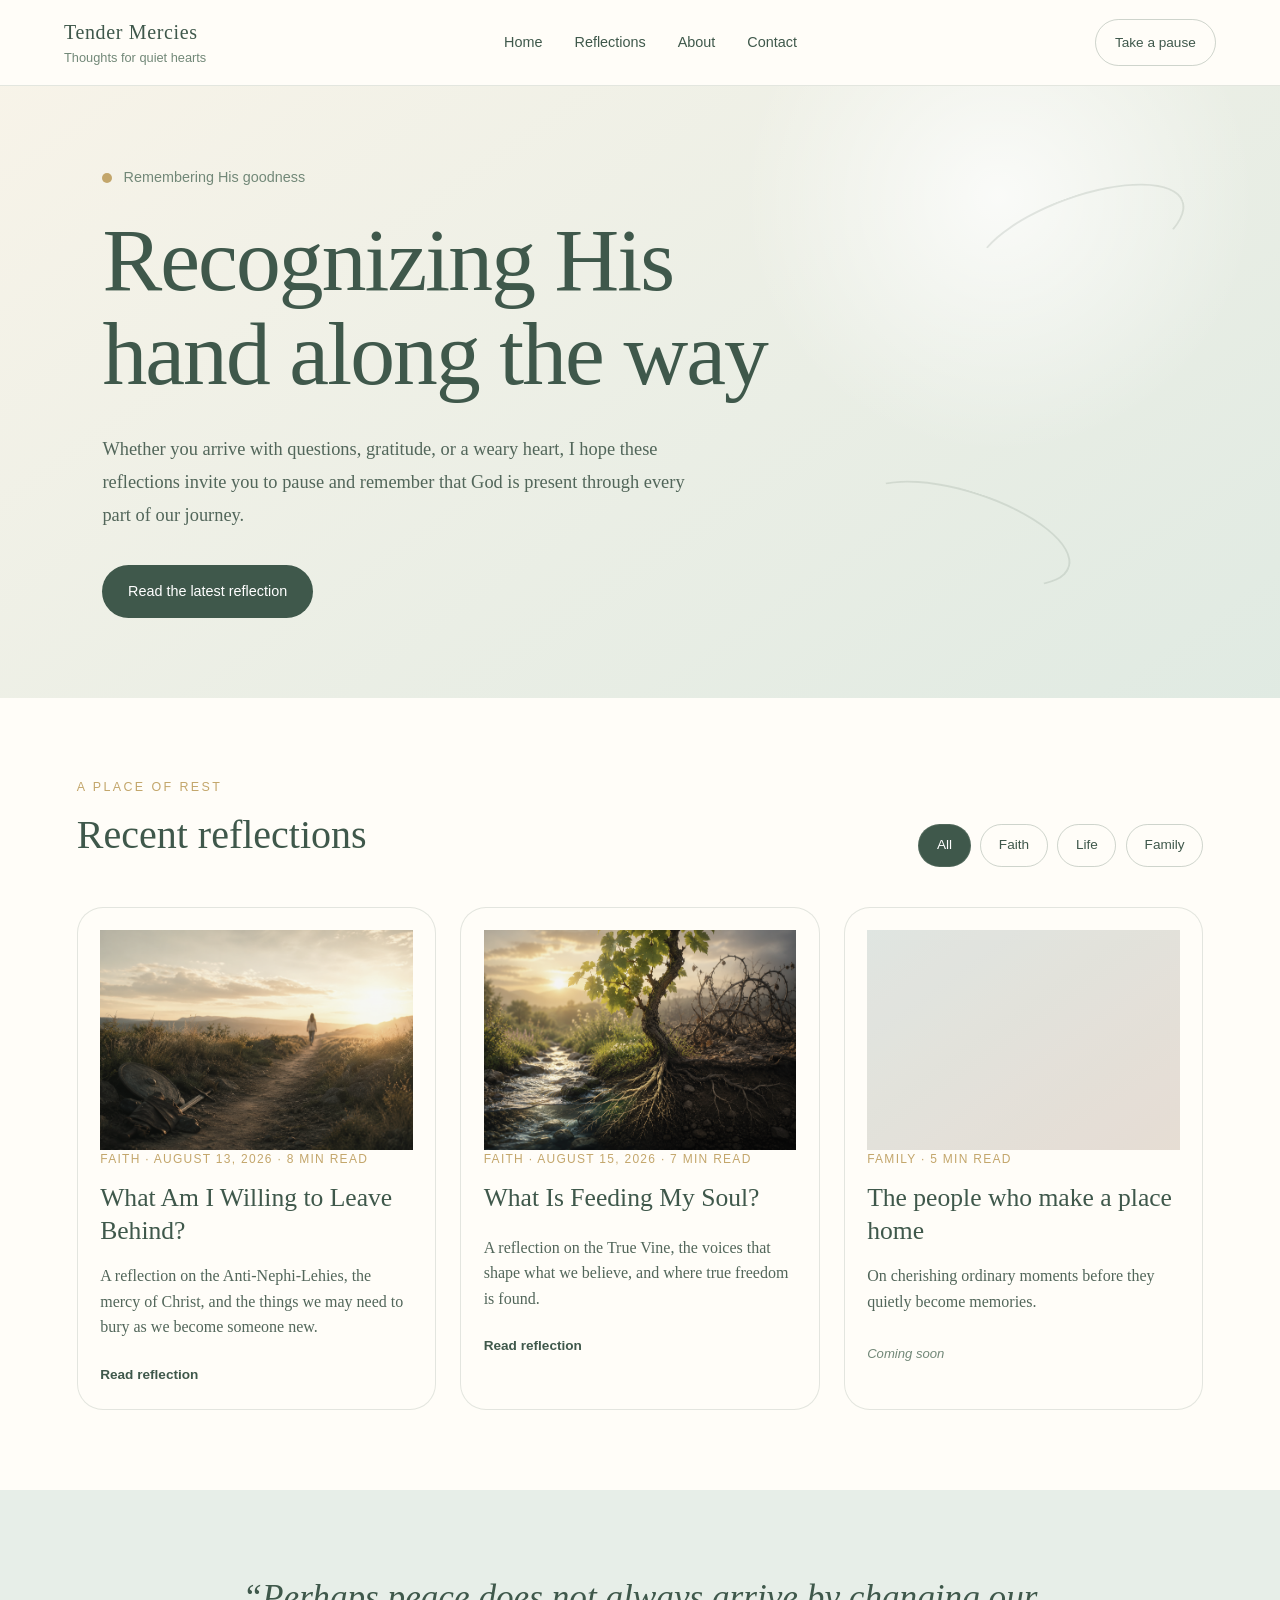
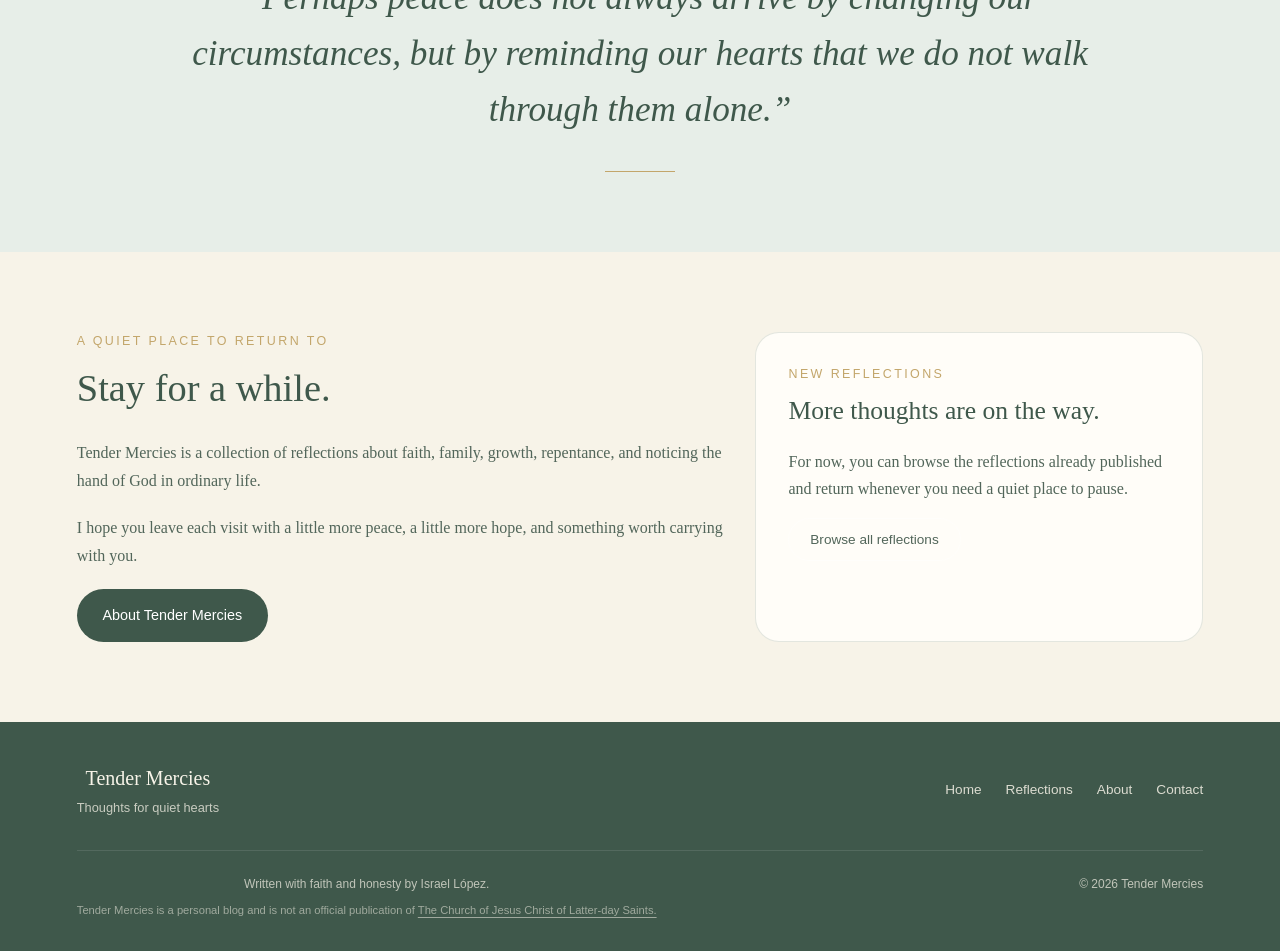
==== index.html @ 6122a9a1 "punctuation fixed on footer" ====
<!DOCTYPE html>
<html lang="en">
<head>
    <meta charset="UTF-8">
    <meta name="viewport" content="width=device-width, initial-scale=1.0">

    <meta
        name="description"
        content="Tender Mercies is a peaceful collection of reflections about faith, family, growth, and hope."
    >

    <title>Tender Mercies | Thoughts for Quiet Hearts</title>

    <link rel="stylesheet" href="styles/styles.css">
</head>

<body>
    <header class="site-header">
        <a class="site-brand" href="index.html">
            <span class="site-title">Tender Mercies</span>
            <span class="site-tagline">Thoughts for quiet hearts</span>
        </a>

       <nav class="main-navigation" aria-label="Main navigation">
    <a href="index.html">Home</a>
    <a href="blog.html">Reflections</a>
    <a href="about.html">About</a>
    <a href="contact.html">Contact</a>
</nav>

        <button class="pause-button" type="button">
            Take a pause
        </button>
    </header>

    <main>
        <section class="hero">
            <div class="hero-content">
                <p class="hero-introduction">
                    <span class="breathing-dot"></span>
                    Remembering His goodness
                </p>

                <h1>
    Recognizing His hand along the way
</h1>

<p class="hero-description">
    Whether you arrive with questions, gratitude, or a weary heart,
    I hope these reflections invite you to pause and remember that
    God is present through every part of our journey.
</p>

              <a
    class="primary-button"
    href="posts/what-is-feeding-my-soul.html"
>
    Read the latest reflection
</a>
            </div>

            <div class="decorative-leaf leaf-one"></div>
            <div class="decorative-leaf leaf-two"></div>
        </section>

        <section class="reflections-section" id="reflections">
            <div class="section-heading">
                <div>
                    <p class="eyebrow">A place of rest</p>
                    <h2>Recent reflections</h2>
                </div>

                <div class="category-buttons" aria-label="Reflection categories">
                    <button class="category-button active" type="button">
                        All
                    </button>

                    <button class="category-button" type="button">
                        Faith
                    </button>

                    <button class="category-button" type="button">
                        Life
                    </button>

                    <button class="category-button" type="button">
                        Family
                    </button>
                </div>
            </div>

            <div class="reflection-grid">
                <article class="reflection-card">
                <img
        class="card-image"
        src="images/leaving-behind.png"
        alt="A quiet path leading toward the morning light"
    >
   

    <p class="card-details">Faith · August 13, 2026 · 8 min read</p>

    <h3>What Am I Willing to Leave Behind?</h3>

    <p>
        A reflection on the Anti-Nephi-Lehies, the mercy of Christ,
        and the things we may need to bury as we become someone new.
    </p>

    <a href="posts/what-am-i-willing-to-leave-behind.html">
    Read reflection
</a>
</article>

               <article class="reflection-card">
    <img
        class="card-image"
        src="images/feeding-my-soul.png"
        alt="A living vine growing beside a stream while dry vines remain nearby"
    >

    <p class="card-details">
        Faith · August 15, 2026 · 7 min read
    </p>

    <h3>What Is Feeding My Soul?</h3>

    <p>
        <p>
    A reflection on the True Vine, the voices that shape what we
    believe, and where true freedom is found.
</p>
    </p>

    <a href="posts/what-is-feeding-my-soul.html">
        Read reflection
    </a>
</article>

                <article class="reflection-card">
                    <div class="card-image card-image-family"></div>

                    <p class="card-details">Family · 5 min read</p>

                    <h3>The people who make a place home</h3>

                    <p>
                        On cherishing ordinary moments before they quietly
                        become memories.
                    </p>

                    <span class="coming-soon">Coming soon</span>
                </article>
            </div>
        </section>

        <section class="quote-section" id="faith">
            <blockquote>
                “Perhaps peace does not always arrive by changing our
                circumstances, but by reminding our hearts that we do not
                walk through them alone.”
            </blockquote>

            <div class="quote-divider"></div>
        </section>

        <section class="home-closing">
    <div class="home-closing-text">
        <p class="eyebrow">A quiet place to return to</p>

        <h2>Stay for a while.</h2>

        <p>
            Tender Mercies is a collection of reflections about faith,
            family, growth, repentance, and noticing the hand of God
            in ordinary life.
        </p>

        <p>
            I hope you leave each visit with a little more peace,
            a little more hope, and something worth carrying with you.
        </p>

        <a class="primary-button" href="about.html">
            About Tender Mercies
        </a>
    </div>

    <div class="home-closing-card">
        <p class="eyebrow">New reflections</p>

        <h3>More thoughts are on the way.</h3>

        <p>
            For now, you can browse the reflections already published
            and return whenever you need a quiet place to pause.
        </p>

        <a class="footer-button" href="blog.html">
            Browse all reflections
        </a>
    </div>
</section>

        <section class="pause-message" hidden>
    <p class="eyebrow">One quiet moment</p>

    <p class="pause-quote">
        Pause for a moment. Where have you noticed God's goodness
        in your life today?
    </p>
</section>
    </main>

    <footer class="site-footer">
    <div class="footer-content">
        <div>
            <p class="footer-title">Tender Mercies</p>
            <p class="footer-tagline">Thoughts for quiet hearts</p>
        </div>

        <nav class="footer-navigation" aria-label="Footer navigation">
    <a href="index.html">Home</a>
    <a href="blog.html">Reflections</a>
    <a href="about.html">About</a>
    <a href="contact.html">Contact</a>
</nav>
    </div>

    <div class="footer-bottom">
    <div>
        <p>Written with faith and honesty by Israel López.</p>

        <p class="footer-disclaimer">
            Tender Mercies is a personal blog and is not an official
            publication of
            <a
                href="https://www.churchofjesuschrist.org/"
                target="_blank"
                rel="noopener noreferrer"
            >
                The Church of Jesus Christ of Latter-day Saints.
            </a>
        </p>
    </div>

    <p>&copy; 2026 Tender Mercies</p>
</div>
</footer>

    <script>
        const pauseButton = document.querySelector(".pause-button");
        const pauseMessage = document.querySelector(".pause-message");

        pauseButton.addEventListener("click", function () {
            const messageIsHidden = pauseMessage.hidden;

            pauseMessage.hidden = !messageIsHidden;

            if (messageIsHidden) {
                pauseButton.textContent = "Return to the page";

                pauseMessage.scrollIntoView({
                    behavior: "smooth",
                    block: "center"
                });
            } else {
                pauseButton.textContent = "Take a pause";
            }
        });
    </script>
</body>
</html>
---- styles/styles.css ----
:root {
    --deep-sage: #3f584b;
    --sage: #728878;
    --light-sage: #dfe9e2;
    --mist: #e7eee8;
    --cream: #f7f3e8;
    --warm-white: #fffdf8;
    --soft-gold: #c3a66b;
    --body-text: #52665a;
    --border-color: rgb(114 136 120 / 20%);
}

/* CSS reset */

* {
    box-sizing: border-box;
    margin: 0;
    padding: 0;
}

html {
    scroll-behavior: smooth;
}

body {
    background-color: var(--warm-white);
    color: var(--body-text);
    font-family: Georgia, "Times New Roman", serif;
    line-height: 1.6;
}

a {
    color: inherit;
    text-decoration: none;
}

button {
    font: inherit;
}

/* Header */

.site-header {
    align-items: center;
    background-color: var(--warm-white);
    border-bottom: 1px solid var(--border-color);
    display: flex;
    justify-content: space-between;
    min-height: 86px;
    padding: 1rem 5%;
}

.site-brand {
    display: flex;
    flex-direction: column;
}

.site-title {
    color: var(--deep-sage);
    font-size: 1.25rem;
    letter-spacing: 0.04rem;
}

.site-tagline {
    color: var(--sage);
    font-family: Arial, Helvetica, sans-serif;
    font-size: 0.8rem;
}

.main-navigation {
    display: flex;
    gap: 2rem;
}

.main-navigation a {
    color: var(--deep-sage);
    font-family: Arial, Helvetica, sans-serif;
    font-size: 0.9rem;
    position: relative;
}

.main-navigation a::after {
    background-color: var(--soft-gold);
    bottom: -6px;
    content: "";
    height: 1px;
    left: 0;
    position: absolute;
    transform: scaleX(0);
    transform-origin: left;
    transition: transform 0.25s ease;
    width: 100%;
}

.main-navigation a:hover::after {
    transform: scaleX(1);
}

.pause-button {
    background-color: transparent;
    border: 1px solid rgb(114 136 120 / 35%);
    border-radius: 50px;
    color: var(--deep-sage);
    cursor: pointer;
    font-family: Arial, Helvetica, sans-serif;
    font-size: 0.85rem;
    padding: 0.7rem 1.2rem;
    transition:
        background-color 0.25s ease,
        color 0.25s ease;
}

.pause-button:hover {
    background-color: var(--deep-sage);
    color: white;
}

/* Hero */

.hero {
    align-items: center;
    background:
        radial-gradient(
            circle at 78% 18%,
            rgb(255 255 255 / 75%),
            transparent 23%
        ),
        linear-gradient(
            145deg,
            rgb(247 243 232 / 97%),
            rgb(222 233 225 / 94%)
        );
    display: flex;
    min-height: 540px;
    overflow: hidden;
    padding: 5rem 8%;
    position: relative;
}

.hero-content {
    max-width: 720px;
    position: relative;
    z-index: 2;
}

.hero-introduction {
    align-items: center;
    color: var(--sage);
    display: flex;
    font-family: Arial, Helvetica, sans-serif;
    font-size: 0.9rem;
    gap: 0.7rem;
    margin-bottom: 1.5rem;
}

.breathing-dot {
    animation: breathe 3.2s ease-in-out infinite;
    background-color: var(--soft-gold);
    border-radius: 50%;
    display: inline-block;
    height: 10px;
    width: 10px;
}

@keyframes breathe {
    0%,
    100% {
        opacity: 0.45;
        transform: scale(0.8);
    }

    50% {
        opacity: 1;
        transform: scale(1.2);
    }
}

.hero h1 {
    color: var(--deep-sage);
    font-size: clamp(3rem, 7vw, 5.6rem);
    font-weight: 400;
    letter-spacing: -0.12rem;
    line-height: 1.05;
}

.hero h1 span {
    display: block;
    font-style: italic;
}

.hero-description {
    color: var(--body-text);
    font-size: 1.15rem;
    line-height: 1.8;
    margin: 2rem 0;
    max-width: 600px;
}

.primary-button {
    background-color: var(--deep-sage);
    border-radius: 50px;
    color: white;
    display: inline-block;
    font-family: Arial, Helvetica, sans-serif;
    font-size: 0.9rem;
    padding: 0.95rem 1.6rem;
    transition:
        background-color 0.25s ease,
        transform 0.25s ease;
}

.primary-button:hover {
    background-color: var(--sage);
    transform: translateY(-2px);
}

/* Decorative leaves */

.decorative-leaf {
    border: 2px solid rgb(63 88 75 / 13%);
    border-bottom-color: transparent;
    border-left-color: transparent;
    border-radius: 100%;
    height: 85px;
    position: absolute;
    width: 220px;
}

.leaf-one {
    right: 7%;
    top: 18%;
    transform: rotate(-20deg);
}

.leaf-two {
    bottom: 20%;
    right: 16%;
    transform: rotate(18deg);
}

/* Reflections */

.reflections-section {
    background-color: var(--warm-white);
    padding: 5rem 6%;
}

.section-heading {
    align-items: end;
    display: flex;
    gap: 2rem;
    justify-content: space-between;
    margin: 0 auto 2.5rem;
    max-width: 1200px;
}

.eyebrow {
    color: var(--soft-gold);
    font-family: Arial, Helvetica, sans-serif;
    font-size: 0.78rem;
    letter-spacing: 0.15rem;
    text-transform: uppercase;
}

.section-heading h2 {
    color: var(--deep-sage);
    font-size: 2.5rem;
    font-weight: 400;
    margin-top: 0.3rem;
}

.category-buttons {
    display: flex;
    flex-wrap: wrap;
    gap: 0.6rem;
}

.category-button {
    background-color: transparent;
    border: 1px solid rgb(114 136 120 / 35%);
    border-radius: 50px;
    color: var(--deep-sage);
    cursor: pointer;
    font-family: Arial, Helvetica, sans-serif;
    font-size: 0.85rem;
    padding: 0.6rem 1.1rem;
}

.category-button:hover,
.category-button.active {
    background-color: var(--deep-sage);
    color: white;
}

.reflection-grid {
    display: grid;
    gap: 1.5rem;
    grid-template-columns: repeat(3, 1fr);
    margin: 0 auto;
    max-width: 1200px;
}

.reflection-card {
    background-color: rgb(255 253 248 / 85%);
    border: 1px solid var(--border-color);
    border-radius: 26px;
    padding: 1.4rem;
    transition:
        border-color 0.25s ease,
        transform 0.25s ease;
}

.reflection-card:hover {
    border-color: rgb(114 136 120 / 50%);
    transform: translateY(-5px);
}

.card-image {
    display: block;
    height: 220px;
    object-fit: cover;
    width: 100%;
}

.reflection-card .card-image {
    filter: saturate(0.75) contrast(0.95);
}


.card-image-life {
    background:
        linear-gradient(
            145deg,
            #eee7d9,
            #e1ebe5
        );
}

.card-image-life span {
    color: var(--deep-sage);
    font-size: 3.5rem;
    opacity: 0.7;
}

.card-image-family {
    background:
        linear-gradient(
            145deg,
            #e3ebe5,
            #eee1d4
        );
}

.card-details {
    color: var(--soft-gold);
    font-family: Arial, Helvetica, sans-serif;
    font-size: 0.75rem;
    letter-spacing: 0.08rem;
    text-transform: uppercase;
}

.reflection-card h3 {
    color: var(--deep-sage);
    font-size: 1.6rem;
    font-weight: 400;
    line-height: 1.3;
    margin: 0.7rem 0 1rem;
}

.reflection-card > p:not(.card-details) {
    margin-bottom: 1.3rem;
}

.reflection-card a {
    color: var(--deep-sage);
    font-family: Arial, Helvetica, sans-serif;
    font-size: 0.85rem;
    font-weight: bold;
}

.reflection-card a:hover {
    color: var(--soft-gold);
}

/* Quote section */

.quote-section {
    background-color: var(--mist);
    padding: 5rem 8%;
    text-align: center;
}

.quote-section blockquote {
    color: var(--deep-sage);
    font-size: clamp(1.6rem, 3vw, 2.2rem);
    font-style: italic;
    line-height: 1.6;
    margin: 0 auto;
    max-width: 900px;
}

.quote-divider {
    background-color: var(--soft-gold);
    height: 1px;
    margin: 2rem auto 0;
    width: 70px;
}

/* About and footer area */

.about-section {
    align-items: center;
    background-color: var(--deep-sage);
    color: var(--cream);
    display: flex;
    justify-content: space-between;
    padding: 2.5rem 6%;
}

.about-heading {
    font-size: 1.25rem;
}

.about-section div p:last-child {
    font-family: Arial, Helvetica, sans-serif;
    font-size: 0.85rem;
    margin-top: 0.3rem;
    opacity: 0.75;
}

.footer-button {
    border: 1px solid rgb(255 255 255 / 40%);
    border-radius: 50px;
    font-family: Arial, Helvetica, sans-serif;
    font-size: 0.85rem;
    padding: 0.8rem 1.3rem;
    transition:
        background-color 0.25s ease,
        color 0.25s ease;
}

.footer-button:hover {
    background-color: var(--cream);
    color: var(--deep-sage);
}

/* Pause message */

.pause-message {
    background-color: var(--cream);
    padding: 4rem 6%;
    text-align: center;
}

.pause-quote {
    color: var(--deep-sage);
    font-size: 1.8rem;
    font-style: italic;
    line-height: 1.5;
    margin: 1rem auto 0;
    max-width: 650px;
}

/* Tablet */

@media screen and (max-width: 900px) {
    .main-navigation {
        display: none;
    }

    .reflection-grid {
        grid-template-columns: repeat(2, 1fr);
    }

    .reflection-card:last-child {
        grid-column: 1 / -1;
        max-width: 500px;
        width: 100%;
    }
}

/* Mobile */

@media screen and (max-width: 650px) {
    .site-header {
        align-items: flex-start;
        gap: 1rem;
        padding: 1rem 5%;
    }

    .site-tagline {
        display: none;
    }

    .pause-button {
        padding: 0.6rem 0.9rem;
    }

    .hero {
        min-height: 520px;
        padding: 4rem 7%;
    }

    .hero h1 {
        letter-spacing: -0.05rem;
    }

    .decorative-leaf {
        display: none;
    }

    .section-heading {
        align-items: flex-start;
        flex-direction: column;
    }

    .reflection-grid {
        grid-template-columns: 1fr;
    }

    .reflection-card:last-child {
        grid-column: auto;
    }

    .about-section {
        align-items: flex-start;
        flex-direction: column;
        gap: 1.5rem;
    }
}

/* ===================================
   ABOUT HERO
=================================== */

.about-hero {
    text-align: center;
    padding: 5rem 2rem;
    background-color: var(--cream);
}

.about-hero h1 {
    font-size: 3rem;
    margin-bottom: 1rem;
}

.about-hero p {
    color: var(--body-text);
    font-size: 1.2rem;
}

/* ===================================
   ABOUT INTRO
=================================== */

.about-intro {
    display: flex;
    align-items: center;
    justify-content: center;
    gap: 4rem;

    max-width: 1100px;
    margin: 5rem auto;
    padding: 0 2rem;
}

.about-image img {
    width: 320px;
    border-radius: 18px;
    box-shadow: 0 10px 30px rgba(0,0,0,.15);
}

.about-intro-text {
    flex: 1;
}

.about-intro-text h2 {
    margin-bottom: 1.5rem;
}

.about-intro-text p {
    margin-bottom: 1.2rem;
}

/* ===================================
   ABOUT STORY
=================================== */

.about-story {
    max-width: 900px;
    margin: 5rem auto;
    padding: 0 2rem;
}

.about-story h2 {
    margin-bottom: 1.5rem;
}

.about-story p {
    margin-bottom: 1.2rem;
}

/* ===================================
   PURPOSE
=================================== */

.purpose {
    background-color: var(--light-sage);
    padding: 5rem 2rem;
}

.purpose h2 {
    text-align: center;
    margin-bottom: 2rem;
}

.purpose p {
    max-width: 850px;
    margin: 0 auto 1.5rem;
}

/* ===================================
   WHAT YOU'LL FIND
=================================== */

.what-youll-find {
    padding: 5rem 2rem;
}

.what-youll-find h2 {
    text-align: center;
    margin-bottom: 3rem;
}

.cards {
    display: grid;
    grid-template-columns: repeat(auto-fit, minmax(220px,1fr));
    gap: 2rem;

    max-width: 1100px;
    margin: auto;
}

.card {
    background: white;
    padding: 2rem;
    border-radius: 15px;
    text-align: center;

    box-shadow: 0 8px 20px rgba(0,0,0,.08);

    transition: transform .3s ease;
}

.card:hover {
    transform: translateY(-6px);
}

.card h3 {
    margin-bottom: 1rem;
}

/* ===================================
   FAVORITE SCRIPTURE
=================================== */

.favorite-scripture {
    padding: 5rem 2rem;
    text-align: center;
}

.favorite-scripture blockquote {
    max-width: 800px;
    margin: auto;

    font-size: 1.4rem;
    font-style: italic;
    line-height: 1.8;
}

..favorite-scripture cite {
    display: block;
    font-style: normal;
    font-weight: bold;
    margin-top: 2rem;
}

/* ===================================
   CLOSING
=================================== */

.closing {
    background-color: var(--cream);
    text-align: center;
    padding: 5rem 2rem;
}

.closing h2 {
    margin-bottom: 1rem;
}

.closing p {
    max-width: 750px;
    margin: auto auto 2rem;
}

.button {
    display: inline-block;
    padding: .9rem 2rem;
    background-color: var(--sage);
    color: var(--warm-white);
    border-radius: 40px;
    transition: .3s ease;
}

.button:hover {
    background-color: var(--deep-sage);
}

/* ===================================
   ABOUT PAGE RESPONSIVE STYLES
=================================== */

@media screen and (max-width: 800px) {
    .about-intro {
        flex-direction: column;
        gap: 2rem;
        text-align: center;
    }

    .about-image img {
        height: auto;
        max-width: 100%;
        width: 320px;
    }
}

@media screen and (max-width: 650px) {
    .about-hero {
        padding: 3.5rem 1.5rem;
    }

    .about-hero h1 {
        font-size: 2.5rem;
    }

    .about-intro,
    .about-story,
    .purpose,
    .what-youll-find,
    .favorite-scripture,
    .closing {
        padding-left: 1.5rem;
        padding-right: 1.5rem;
    }

    .cards {
        grid-template-columns: 1fr;
    }
}

.site-footer {
    background-color: var(--deep-sage);
    color: var(--cream);
    padding: 2rem;
    text-align: center;
}

/* ===================================
   BLOG POST PAGE
=================================== */

.post-page {
    background-color: var(--warm-white);
}

.post-header {
    background:
        linear-gradient(
            145deg,
            var(--cream),
            var(--light-sage)
        );
    padding: 5rem 1.5rem 4rem;
    text-align: center;
}

.post-meta {
    color: var(--soft-gold);
    font-family: Arial, Helvetica, sans-serif;
    font-size: 0.78rem;
    letter-spacing: 0.12rem;
    margin-bottom: 1.25rem;
    text-transform: uppercase;
}

.post-header h1 {
    color: var(--deep-sage);
    font-size: clamp(2.7rem, 6vw, 4.8rem);
    font-weight: 400;
    line-height: 1.1;
    margin: 0 auto;
    max-width: 900px;
}

.post-introduction {
    font-size: 1.1rem;
    line-height: 1.7;
    margin: 1.5rem auto 0;
    max-width: 650px;
}

.post-content {
    margin: 0 auto;
    max-width: 720px;
    padding: 4rem 1.5rem;
}

.post-content p {
    font-size: 1.05rem;
    line-height: 1.75;
    margin-bottom: 1.25rem;
}

.post-content h2 {
    color: var(--deep-sage);
    font-size: 1.9rem;
    font-weight: 400;
    line-height: 1.3;
    margin: 3rem 0 1.2rem;
}

.post-content blockquote {
    border-left: 3px solid var(--soft-gold);
    color: var(--deep-sage);
    font-size: 1.18rem;
    font-style: italic;
    line-height: 1.7;
    margin: 2.25rem 0;
    padding-left: 1.5rem;
}

.post-content cite {
    display: block;
    font-family: Arial, Helvetica, sans-serif;
    font-size: 0.8rem;
    font-style: normal;
    margin-top: 0.75rem;
}

.opening-scripture {
    font-size: 1.25rem;
}

.reflection-question {
    color: var(--deep-sage);
    font-size: 1.3rem !important;
    font-style: italic;
    line-height: 1.6;
    margin: 2.25rem auto !important;
    max-width: 650px;
    text-align: center;
}

.final-statement {
    font-size: 1.65rem !important;
    margin-bottom: 3rem !important;
}

.weekly-invitation {
    background:
        linear-gradient(
            145deg,
            var(--cream),
            var(--mist)
        );
    border: 1px solid var(--border-color);
    border-radius: 24px;
    margin-top: 3rem;
    padding: 2rem 2.25rem;
}

.weekly-invitation p {
    color: var(--body-text);
    font-size: 1rem;
    line-height: 1.65;
    margin-bottom: 1rem;
}

.weekly-invitation p:last-child {
    margin-bottom: 0;
}

.weekly-invitation .invitation-label {
    color: var(--soft-gold);
    font-family: Arial, Helvetica, sans-serif;
    font-size: 0.75rem;
    font-weight: bold;
    letter-spacing: 0.12rem;
    text-transform: uppercase;
}

.back-link {
    border-top: 1px solid var(--border-color);
    color: var(--deep-sage);
    display: block;
    font-family: Arial, Helvetica, sans-serif;
    margin-top: 4rem;
    padding-top: 2rem;
}

.back-link:hover {
    color: var(--soft-gold);
}

@media screen and (max-width: 650px) {
    .post-header {
        padding: 4rem 1.5rem 3rem;
    }

    .post-content {
        padding: 3rem 1.4rem;
    }

    .post-content p {
        font-size: 1rem;
        line-height: 1.7;
    }

    .post-content h2 {
        font-size: 1.7rem;
        margin-top: 2.5rem;
    }

    .reflection-question {
        font-size: 1.18rem !important;
    }

    .final-statement {
        font-size: 1.4rem !important;
    }

    .weekly-invitation {
        padding: 1.8rem;
    }
}
.coming-soon {
    color: var(--sage);
    font-family: Arial, Helvetica, sans-serif;
    font-size: 0.85rem;
    font-style: italic;
}

/* ===================================
   REFLECTIONS ARCHIVE PAGE
=================================== */

.archive-header {
    background:
        linear-gradient(
            145deg,
            var(--cream),
            var(--light-sage)
        );
    padding: 5rem 1.5rem 4.5rem;
    text-align: center;
}

.archive-header .eyebrow {
    margin-bottom: 0.8rem;
}

.archive-header h1 {
    color: var(--deep-sage);
    font-size: clamp(3rem, 6vw, 4.8rem);
    font-weight: 400;
    line-height: 1.1;
    margin: 0;
}

.archive-introduction {
    font-size: 1.08rem;
    line-height: 1.7;
    margin: 1.4rem auto 0;
    max-width: 590px;
}

.archive-section {
    margin: 0 auto;
    max-width: 1180px;
    padding: 4.5rem 1.5rem 6rem;
}

.archive-toolbar {
    align-items: flex-end;
    display: flex;
    gap: 2rem;
    justify-content: space-between;
    margin-bottom: 2.5rem;
}

.archive-toolbar > p {
    color: var(--body-text);
    line-height: 1.6;
    margin: 0;
    max-width: 430px;
}

.archive-grid .reflection-card h2 {
    color: var(--deep-sage);
    font-size: 1.45rem;
    font-weight: 400;
    line-height: 1.25;
    margin: 0.6rem 0 0.8rem;
}

.coming-soon {
    color: var(--sage);
    display: inline-block;
    font-family: Arial, Helvetica, sans-serif;
    font-size: 0.82rem;
    font-style: italic;
    margin-top: 0.5rem;
}

.coming-soon-card {
    opacity: 0.78;
}

@media screen and (max-width: 750px) {
    .archive-header {
        padding: 4rem 1.5rem 3.5rem;
    }

    .archive-section {
        padding: 3.5rem 1.25rem 5rem;
    }

    .archive-toolbar {
        align-items: flex-start;
        flex-direction: column;
        gap: 1.5rem;
    }
}

/* ===================================
   HOMEPAGE CLOSING
=================================== */

.home-closing {
    align-items: stretch;
    background-color: var(--cream);
    display: grid;
    gap: 2rem;
    grid-template-columns: 1.3fr 0.9fr;
    padding: 5rem 6%;
}

.home-closing-text,
.home-closing-card {
    max-width: 650px;
}

.home-closing h2 {
    color: var(--deep-sage);
    font-size: 2.4rem;
    font-weight: 400;
    margin: 0.4rem 0 1.2rem;
}

.home-closing-text > p:not(.eyebrow) {
    line-height: 1.75;
    margin-bottom: 1.2rem;
}

.home-closing-card {
    background-color: var(--warm-white);
    border: 1px solid var(--border-color);
    border-radius: 24px;
    padding: 2rem;
}

.home-closing-card h3 {
    color: var(--deep-sage);
    font-size: 1.6rem;
    font-weight: 400;
    margin: 0.4rem 0 1rem;
}

.home-closing-card p:not(.eyebrow) {
    line-height: 1.7;
    margin-bottom: 1.5rem;
}

/* ===================================
   SITE FOOTER
=================================== */

.site-footer {
    background-color: var(--deep-sage);
    color: var(--cream);
    padding: 2.5rem 6% 2rem;
}

.footer-content {
    align-items: center;
    display: flex;
    gap: 2rem;
    justify-content: space-between;
}

.footer-title {
    font-size: 1.25rem;
}

.footer-tagline {
    font-family: Arial, Helvetica, sans-serif;
    font-size: 0.8rem;
    margin-top: 0.2rem;
    opacity: 0.75;
}

.footer-navigation {
    display: flex;
    gap: 1.5rem;
}

.footer-navigation a {
    font-family: Arial, Helvetica, sans-serif;
    font-size: 0.85rem;
    opacity: 0.85;
}

.footer-navigation a:hover {
    opacity: 1;
}

.footer-bottom {
    border-top: 1px solid rgb(255 255 255 / 15%);
    display: flex;
    font-family: Arial, Helvetica, sans-serif;
    font-size: 0.75rem;
    justify-content: space-between;
    margin-top: 2rem;
    padding-top: 1.5rem;
    opacity: 0.7;
}

@media screen and (max-width: 750px) {
    .home-closing {
        grid-template-columns: 1fr;
        padding: 4rem 1.5rem;
    }

    .footer-content,
    .footer-bottom {
        align-items: flex-start;
        flex-direction: column;
        gap: 1rem;
    }

    .footer-navigation {
        flex-wrap: wrap;
    }
}

/* ===================================
   CONTACT PAGE
=================================== */

.contact-hero {
    background:
        linear-gradient(
            145deg,
            var(--cream),
            var(--light-sage)
        );
    padding: 5rem 1.5rem 4.5rem;
    text-align: center;
}

.contact-hero h1 {
    color: var(--deep-sage);
    font-size: clamp(2.8rem, 6vw, 4.5rem);
    font-weight: 400;
    line-height: 1.1;
    margin: 0.5rem auto 1.3rem;
    max-width: 800px;
}

.contact-hero > p:last-child {
    line-height: 1.7;
    margin: 0 auto;
    max-width: 580px;
}

.contact-section {
    display: grid;
    gap: 4rem;
    grid-template-columns: 0.8fr 1.2fr;
    margin: 0 auto;
    max-width: 1050px;
    padding: 5rem 1.5rem 6rem;
}

.contact-introduction h2 {
    color: var(--deep-sage);
    font-size: 2rem;
    font-weight: 400;
    margin: 0 0 1.2rem;
}

.contact-introduction p {
    line-height: 1.7;
    margin-bottom: 1rem;
}

/* Contact form */

.contact-form {
    background-color: var(--cream);
    border: 1px solid var(--border-color);
    border-radius: 24px;
    padding: 2.5rem;
}

.form-group {
    margin-bottom: 1.5rem;
}

.form-group label {
    color: var(--deep-sage);
    display: block;
    font-family: Arial, Helvetica, sans-serif;
    font-size: 0.82rem;
    letter-spacing: 0.05rem;
    margin-bottom: 0.6rem;
}

.form-group input,
.form-group textarea {
    background-color: var(--warm-white);
    border: 1px solid var(--border-color);
    border-radius: 12px;
    box-sizing: border-box;
    color: var(--body-text);
    font: inherit;
    padding: 0.9rem 1rem;
    transition:
        border-color 0.2s ease,
        box-shadow 0.2s ease;
    width: 100%;
}

.form-group textarea {
    min-height: 180px;
    resize: vertical;
}

.form-group input:focus,
.form-group textarea:focus {
    border-color: var(--sage);
    box-shadow: 0 0 0 3px rgb(112 132 113 / 12%);
    outline: none;
}

.form-button {
    border: 0;
    cursor: pointer;
    margin-top: 0.5rem;
}

/* ===================================
   CONTACT PAGE - MOBILE
=================================== */

@media screen and (max-width: 750px) {
    .contact-hero {
        padding: 4rem 1.5rem 3.5rem;
    }

    .contact-section {
        gap: 2.5rem;
        grid-template-columns: 1fr;
        padding: 3.5rem 1.25rem 5rem;
    }

    .contact-form {
        padding: 1.75rem;
    }
}

/* ===================================
   ABOUT - FAITH NOTE
=================================== */

.faith-note {
    background:
        linear-gradient(
            145deg,
            var(--cream),
            var(--light-sage)
        );
    border: 1px solid var(--border-color);
    border-radius: 28px;
    margin: 2rem auto 5rem;
    max-width: 850px;
    padding: 3.5rem;
}

.faith-note .eyebrow {
    margin-bottom: 0.75rem;
}

.faith-note h2 {
    color: var(--deep-sage);
    font-size: 2rem;
    font-weight: 400;
    line-height: 1.3;
    margin: 0 0 1.5rem;
}

.faith-note p:not(.eyebrow) {
    line-height: 1.75;
    margin-bottom: 1.1rem;
}

.faith-note .primary-button {
    display: inline-block;
    margin-top: 1rem;
}

/* ===================================
   ABOUT - FAITH NOTE MOBILE
=================================== */

@media screen and (max-width: 650px) {
    .faith-note {
        border-radius: 20px;
        box-sizing: border-box;
        margin: 2rem 1.25rem 3.5rem;
        padding: 2rem 1.4rem;
        width: auto;
    }

    .faith-note h2 {
        font-size: 1.65rem;
        line-height: 1.3;
        margin: 0 0 1.25rem;
    }

    .faith-note p:not(.eyebrow) {
        font-size: 1rem;
        line-height: 1.65;
        margin-bottom: 1rem;
    }

    .faith-note .eyebrow {
        font-size: 0.72rem;
        letter-spacing: 0.12rem;
        line-height: 1.4;
        margin-bottom: 0.75rem;
    }

    .faith-note .primary-button {
        display: inline-block;
        font-size: 0.9rem;
        margin-top: 0.75rem;
        padding: 0.9rem 1.25rem;
        text-align: center;
        width: auto;
    }
}

/* ===================================
   FOOTER DISCLAIMER
=================================== */

.footer-disclaimer {
    font-size: 0.7rem;
    line-height: 1.5;
    margin-top: 0.5rem;
    max-width: 620px;
    opacity: 0.75;
}

.footer-disclaimer a {
    color: inherit;
    text-decoration: underline;
    text-underline-offset: 3px;
}

.footer-disclaimer a:hover {
    opacity: 1;
}
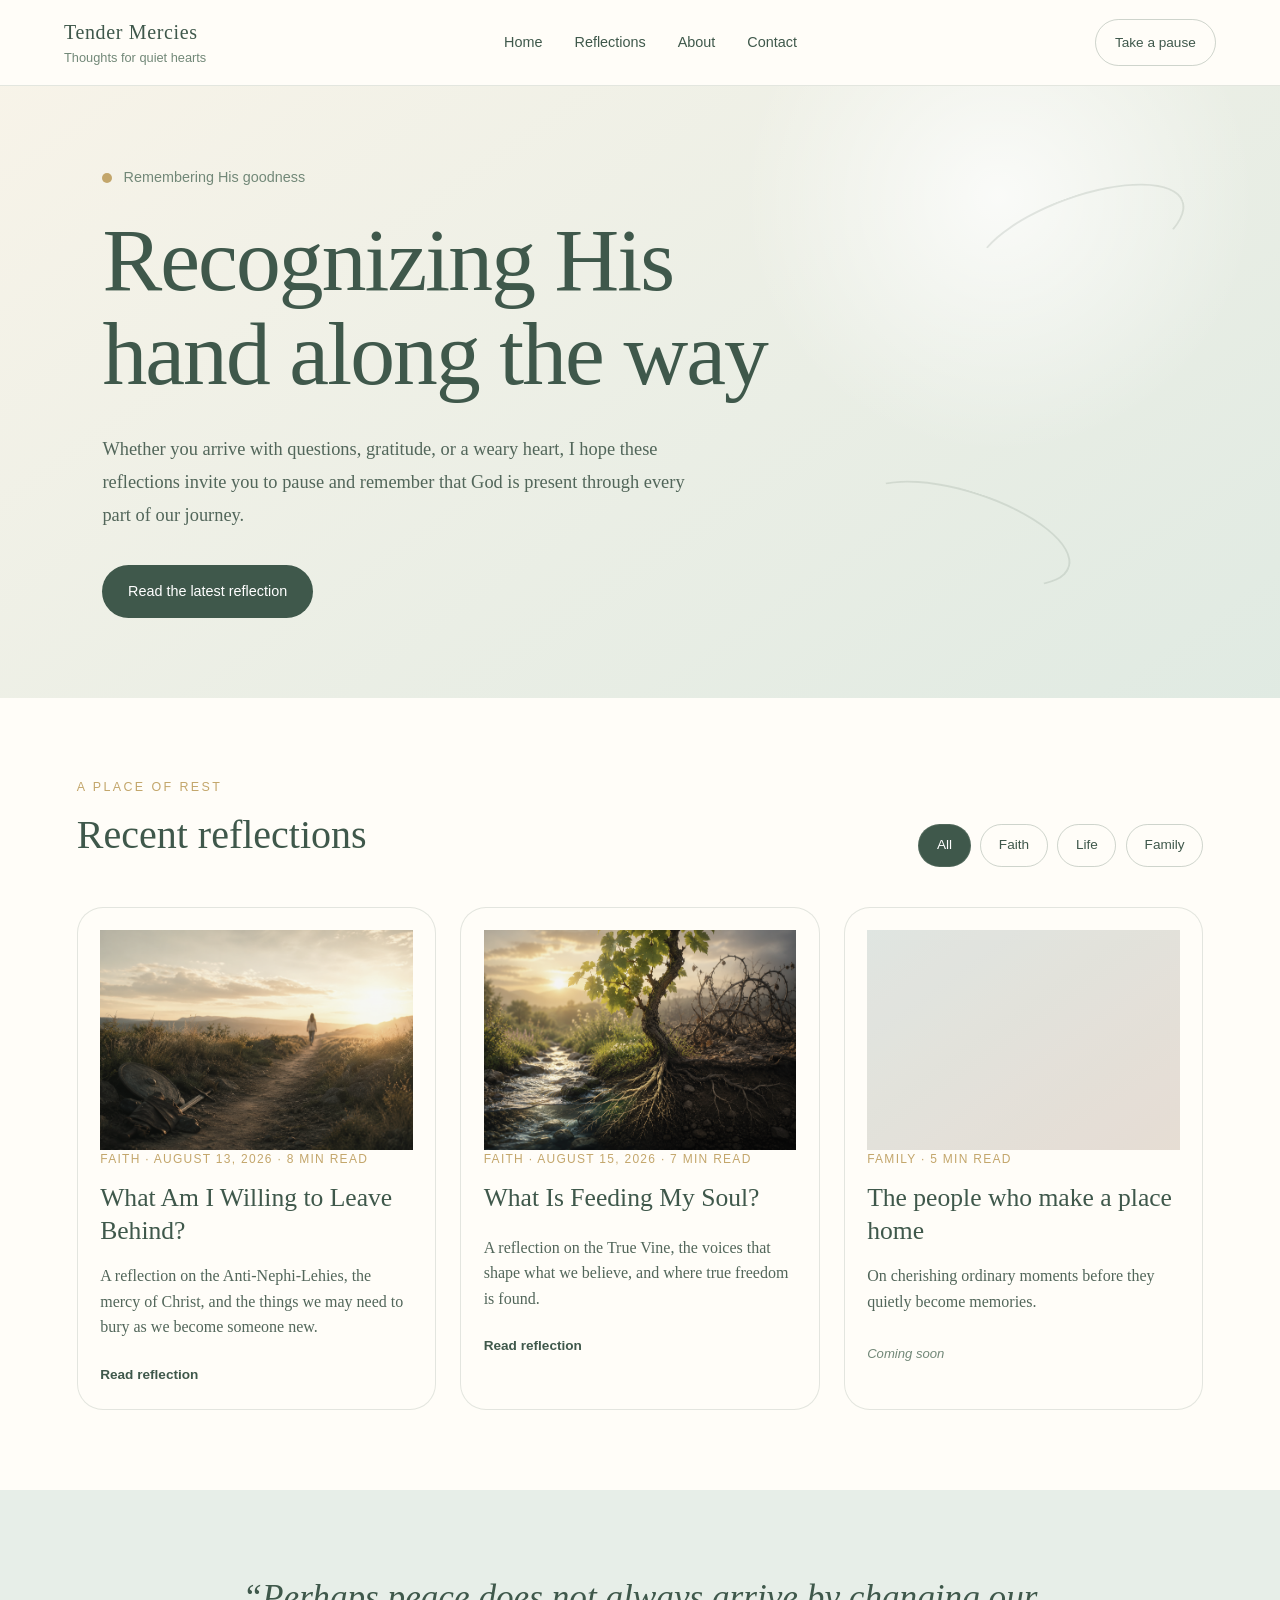
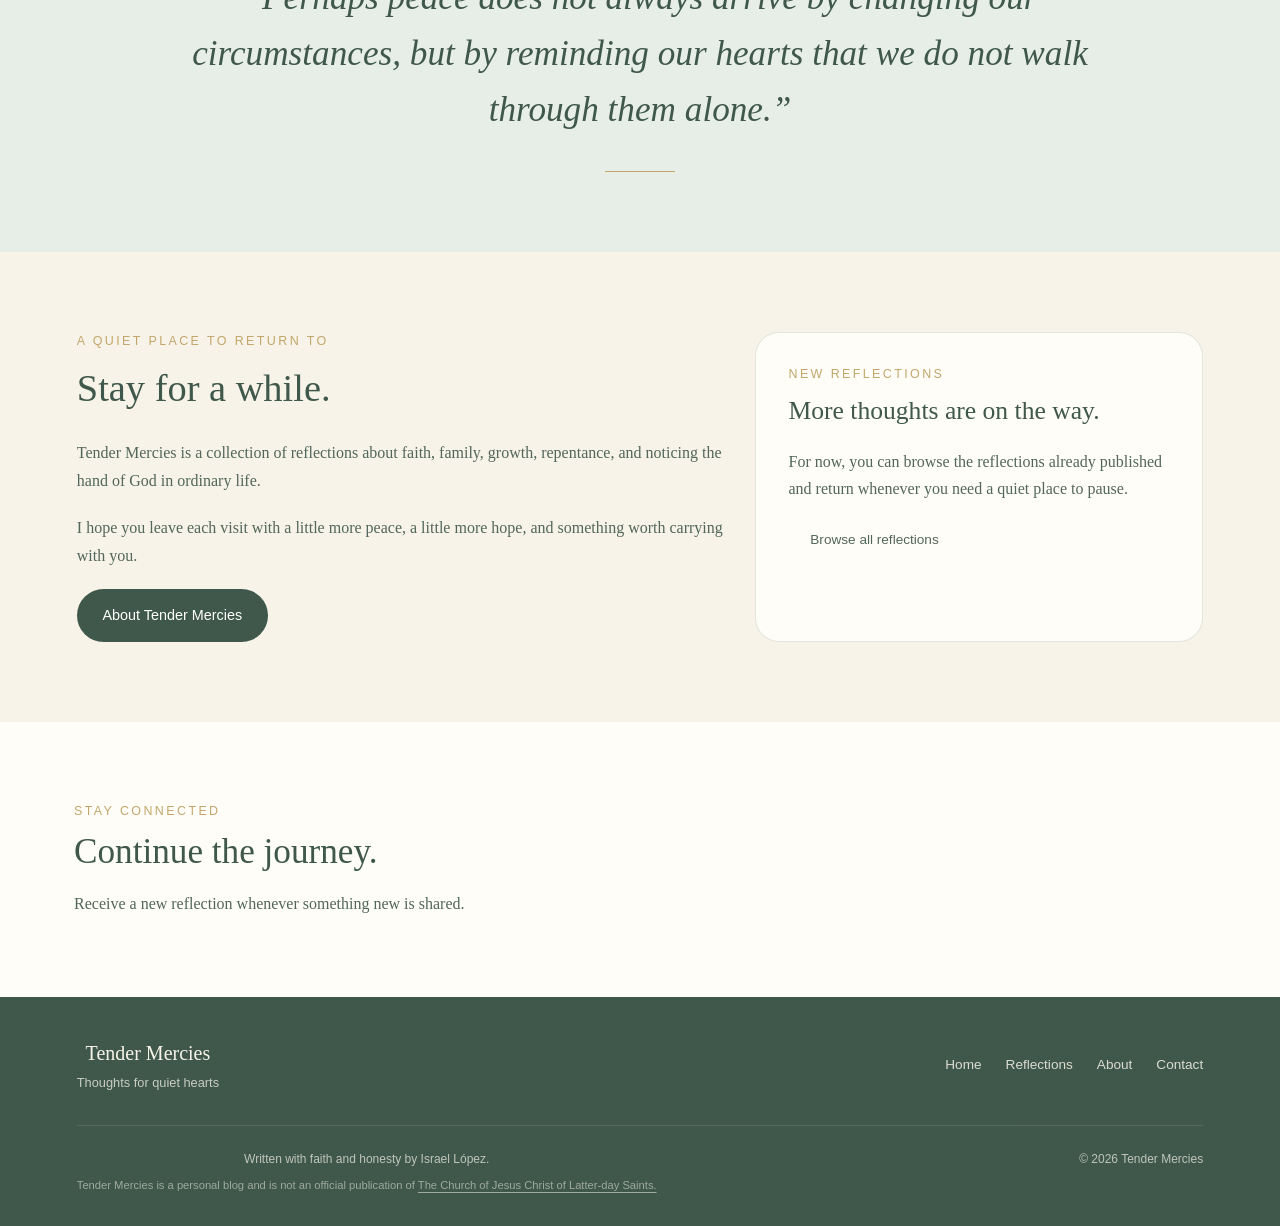
==== commit 2fbf1245: "git add . git commit -m "Add newsletter signup to homepage" git push" ====
--- a/index.html
+++ b/index.html
@@ -199,6 +199,22 @@
         <a class="footer-button" href="blog.html">
             Browse all reflections
         </a>
+    </div>
+</section>
+
+<section class="newsletter-section">
+   <div class="newsletter-introduction">
+    <p class="eyebrow">Stay connected</p>
+
+    <h2>Continue the journey.</h2>
+
+    <p>
+        Receive a new reflection whenever something new is shared.
+    </p>
+</div>
+
+    <div class="newsletter-form">
+       <script async data-uid="af3cf81e45" src="https://tender-mercies-blog.kit.com/af3cf81e45/index.js"></script>
     </div>
 </section>
 
--- a/styles/styles.css
+++ b/styles/styles.css
@@ -1043,6 +1043,18 @@
     }
 }
 
+.empty-category-message {
+    background-color: var(--cream);
+    border: 1px solid var(--border-color);
+    border-radius: 20px;
+    color: var(--deep-sage);
+    font-style: italic;
+    margin: 2rem auto 0;
+    max-width: 600px;
+    padding: 2rem;
+    text-align: center;
+}
+
 /* ===================================
    HOMEPAGE CLOSING
 =================================== */
@@ -1392,4 +1404,58 @@
 
 .footer-disclaimer a:hover {
     opacity: 1;
+}
+
+/* ===================================
+   NEWSLETTER SECTION
+=================================== */
+
+.newsletter-section {
+    align-items: center;
+    background-color: var(--warm-white);
+    display: grid;
+    gap: 3rem;
+    grid-template-columns: 0.8fr 1.2fr;
+    margin: 0 auto;
+    max-width: 1180px;
+    padding: 5rem 1.5rem;
+}
+
+.newsletter-introduction h2 {
+    color: var(--deep-sage);
+    font-size: 2.2rem;
+    font-weight: 400;
+    line-height: 1.25;
+    margin: 0.5rem 0 1rem;
+}
+
+.newsletter-introduction p:not(.eyebrow) {
+    line-height: 1.7;
+    max-width: 430px;
+}
+
+.newsletter-form {
+    display: flex;
+    justify-content: center;
+}
+
+.newsletter-form > * {
+    max-width: 720px;
+    width: 100%;
+}
+
+@media screen and (max-width: 750px) {
+    .newsletter-section {
+        grid-template-columns: 1fr;
+        padding: 3.5rem 1.25rem 4.5rem;
+    }
+
+    .newsletter-introduction {
+        text-align: center;
+    }
+
+    .newsletter-introduction p:not(.eyebrow) {
+        margin-left: auto;
+        margin-right: auto;
+    }
 }
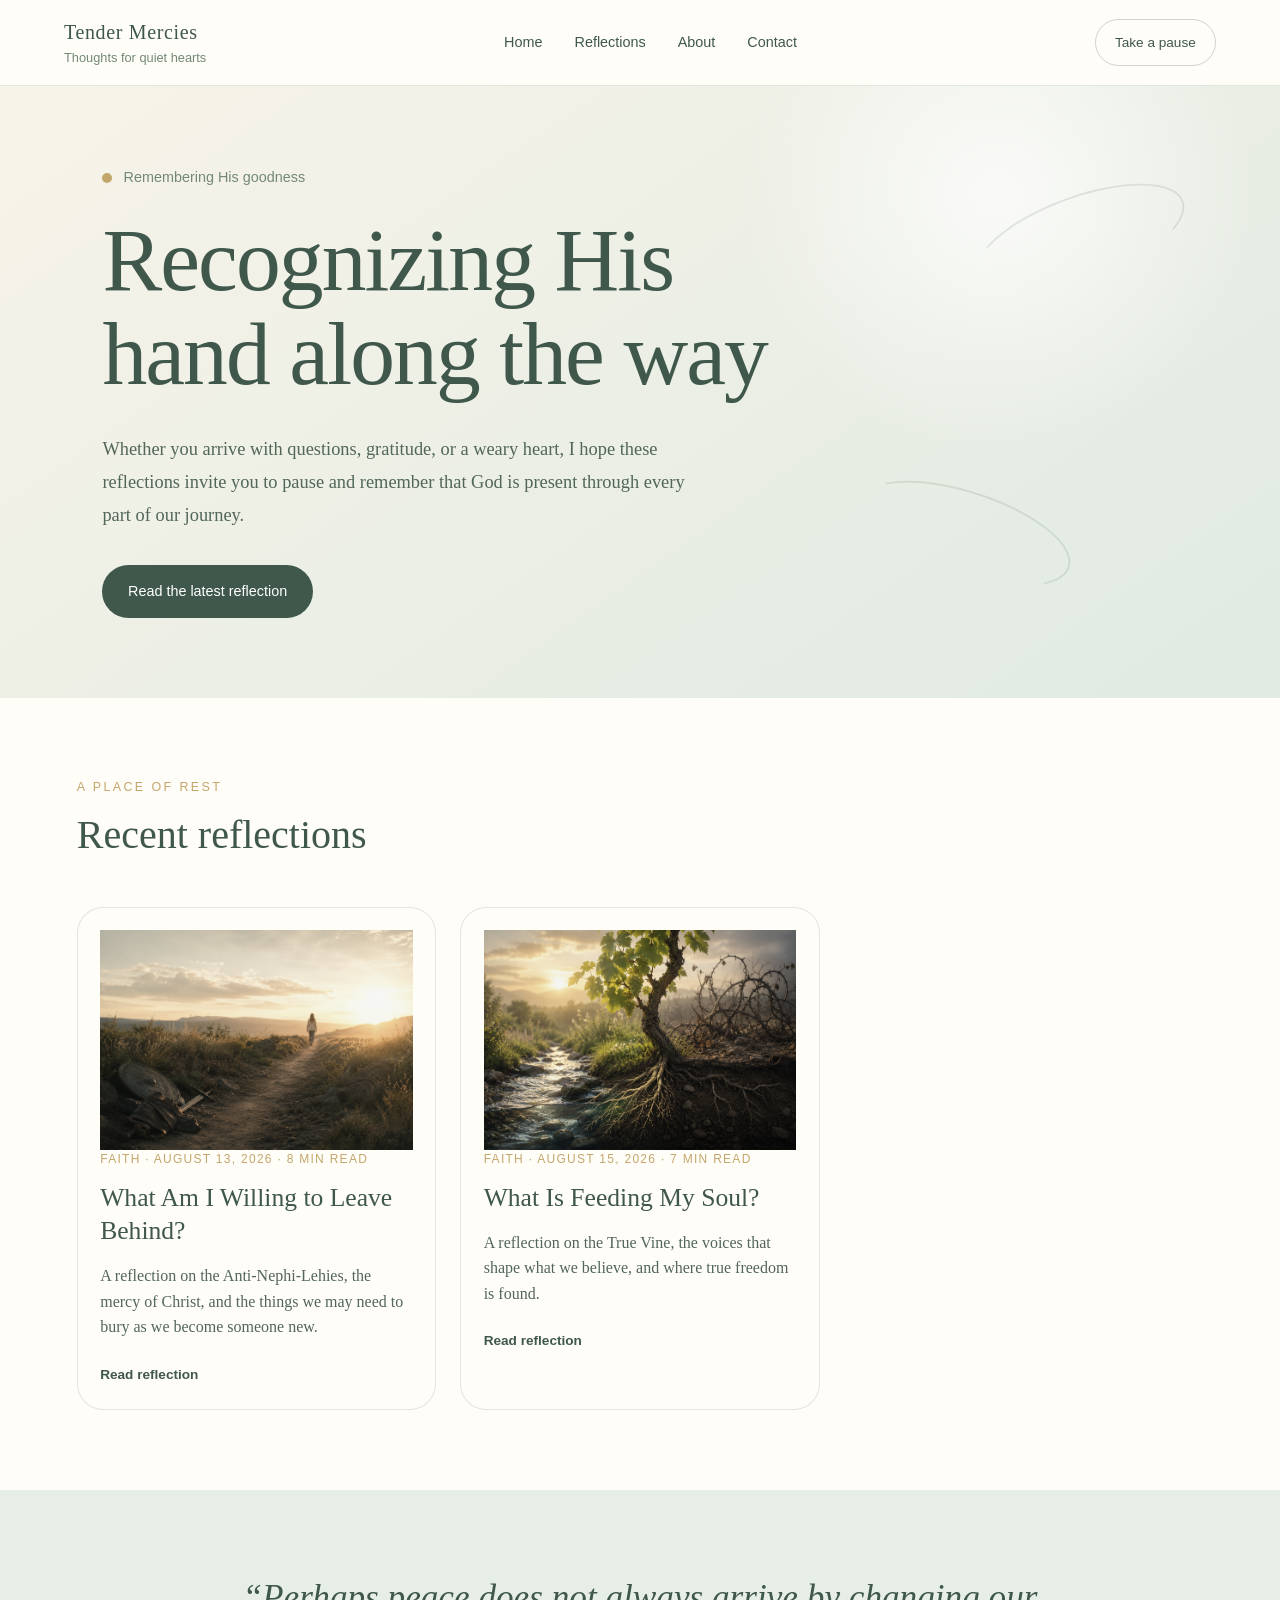
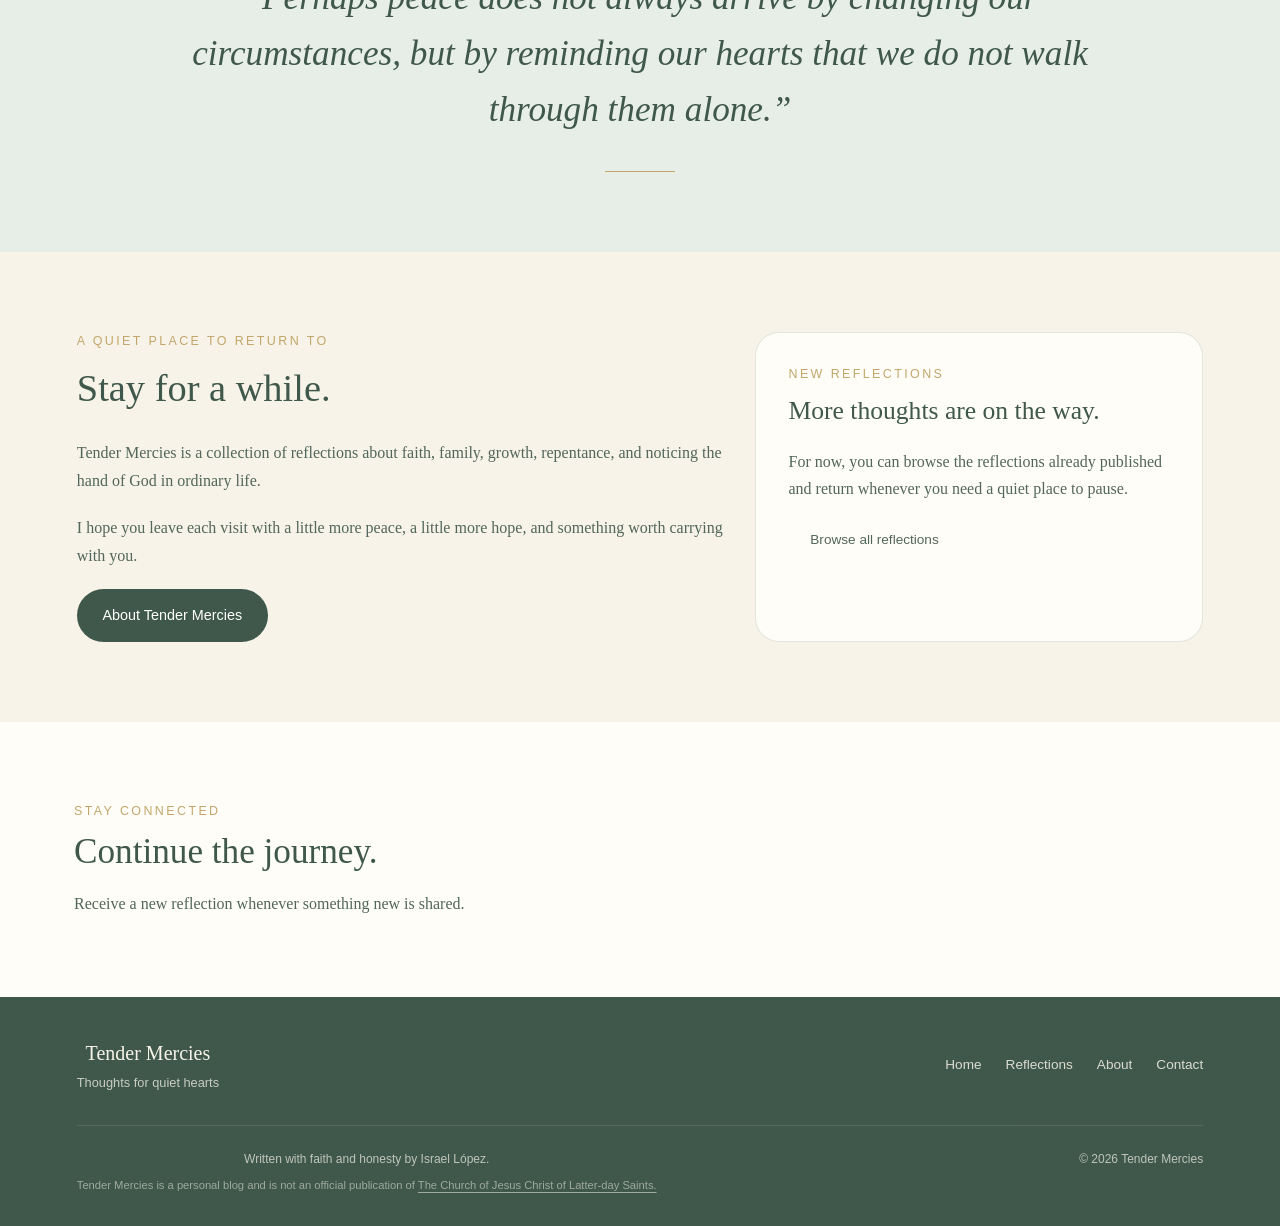
==== commit cba139ee: "git add . git commit -m "Polish homepage reflections and newsletter section" git push" ====
--- a/index.html
+++ b/index.html
@@ -70,23 +70,6 @@
                     <h2>Recent reflections</h2>
                 </div>
 
-                <div class="category-buttons" aria-label="Reflection categories">
-                    <button class="category-button active" type="button">
-                        All
-                    </button>
-
-                    <button class="category-button" type="button">
-                        Faith
-                    </button>
-
-                    <button class="category-button" type="button">
-                        Life
-                    </button>
-
-                    <button class="category-button" type="button">
-                        Family
-                    </button>
-                </div>
             </div>
 
             <div class="reflection-grid">
@@ -126,31 +109,15 @@
     <h3>What Is Feeding My Soul?</h3>
 
     <p>
-        <p>
     A reflection on the True Vine, the voices that shape what we
     believe, and where true freedom is found.
 </p>
-    </p>
 
     <a href="posts/what-is-feeding-my-soul.html">
         Read reflection
     </a>
 </article>
 
-                <article class="reflection-card">
-                    <div class="card-image card-image-family"></div>
-
-                    <p class="card-details">Family · 5 min read</p>
-
-                    <h3>The people who make a place home</h3>
-
-                    <p>
-                        On cherishing ordinary moments before they quietly
-                        become memories.
-                    </p>
-
-                    <span class="coming-soon">Coming soon</span>
-                </article>
             </div>
         </section>
 
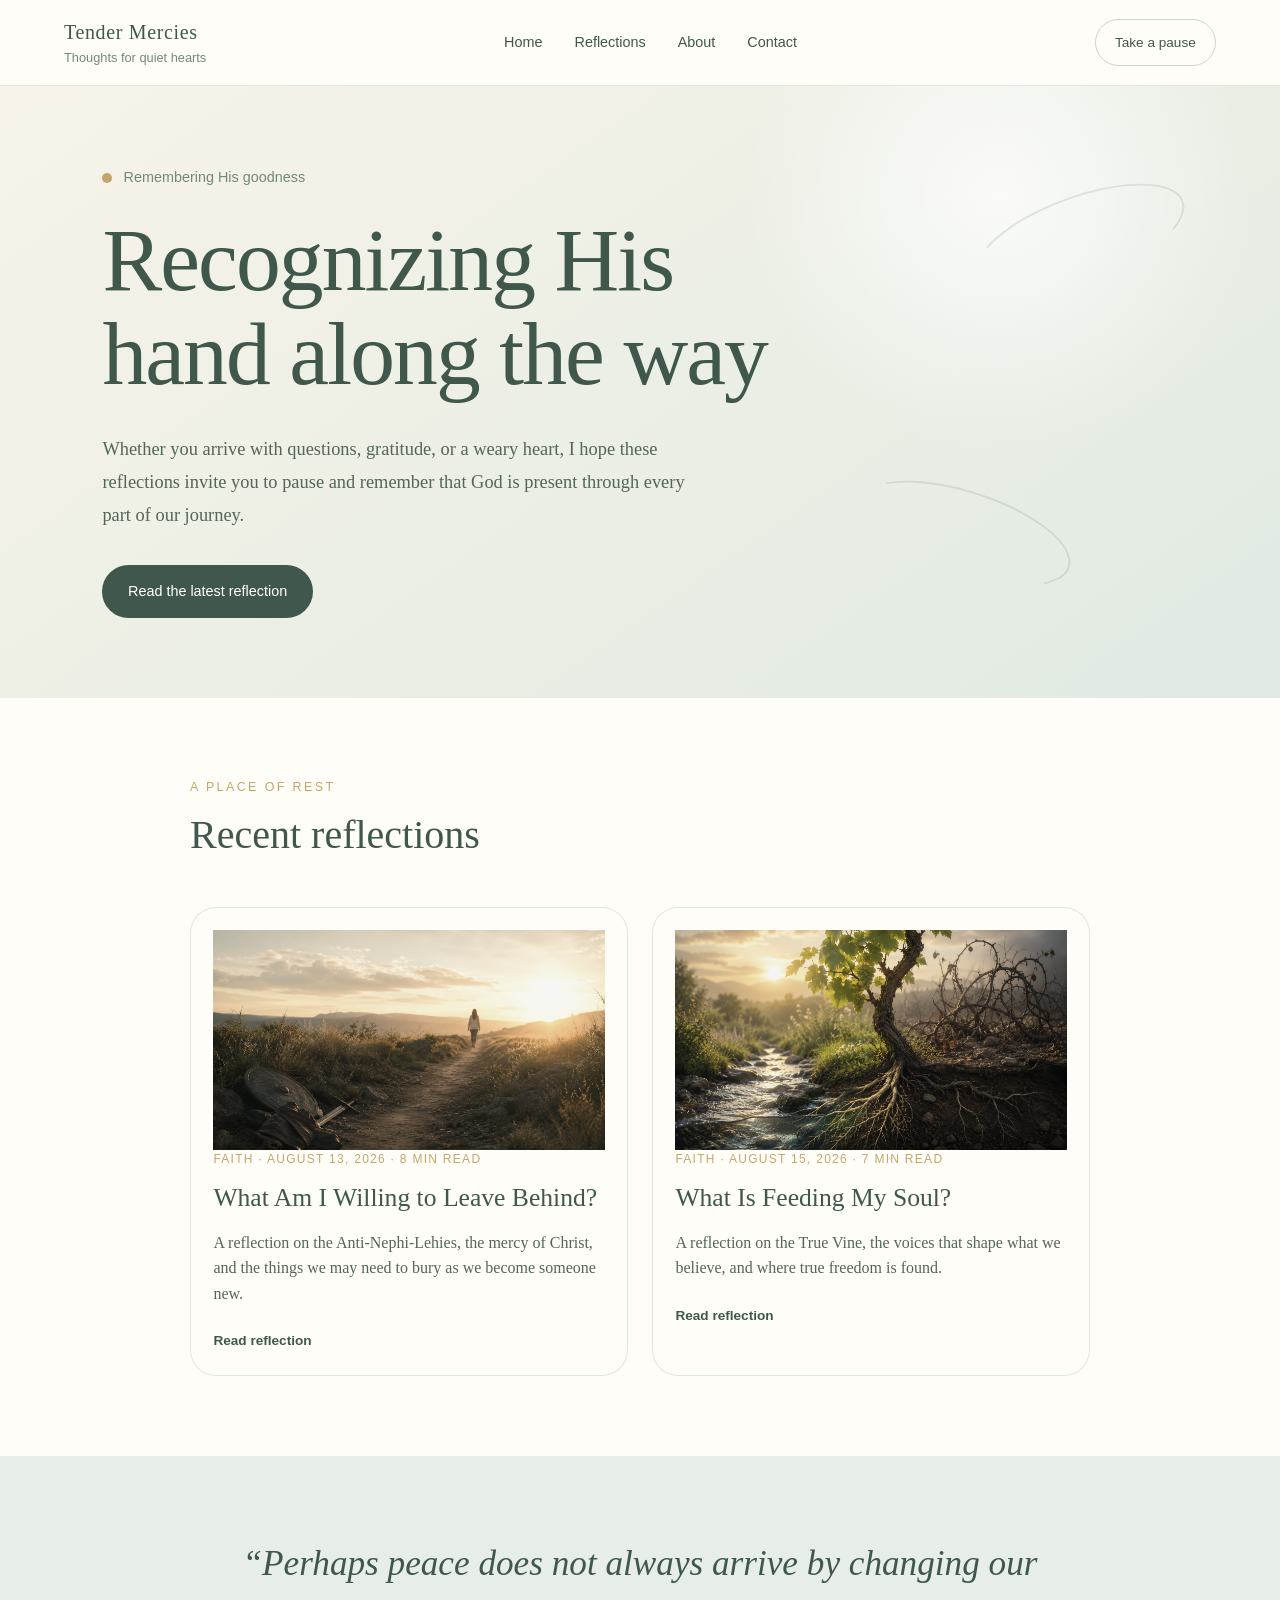
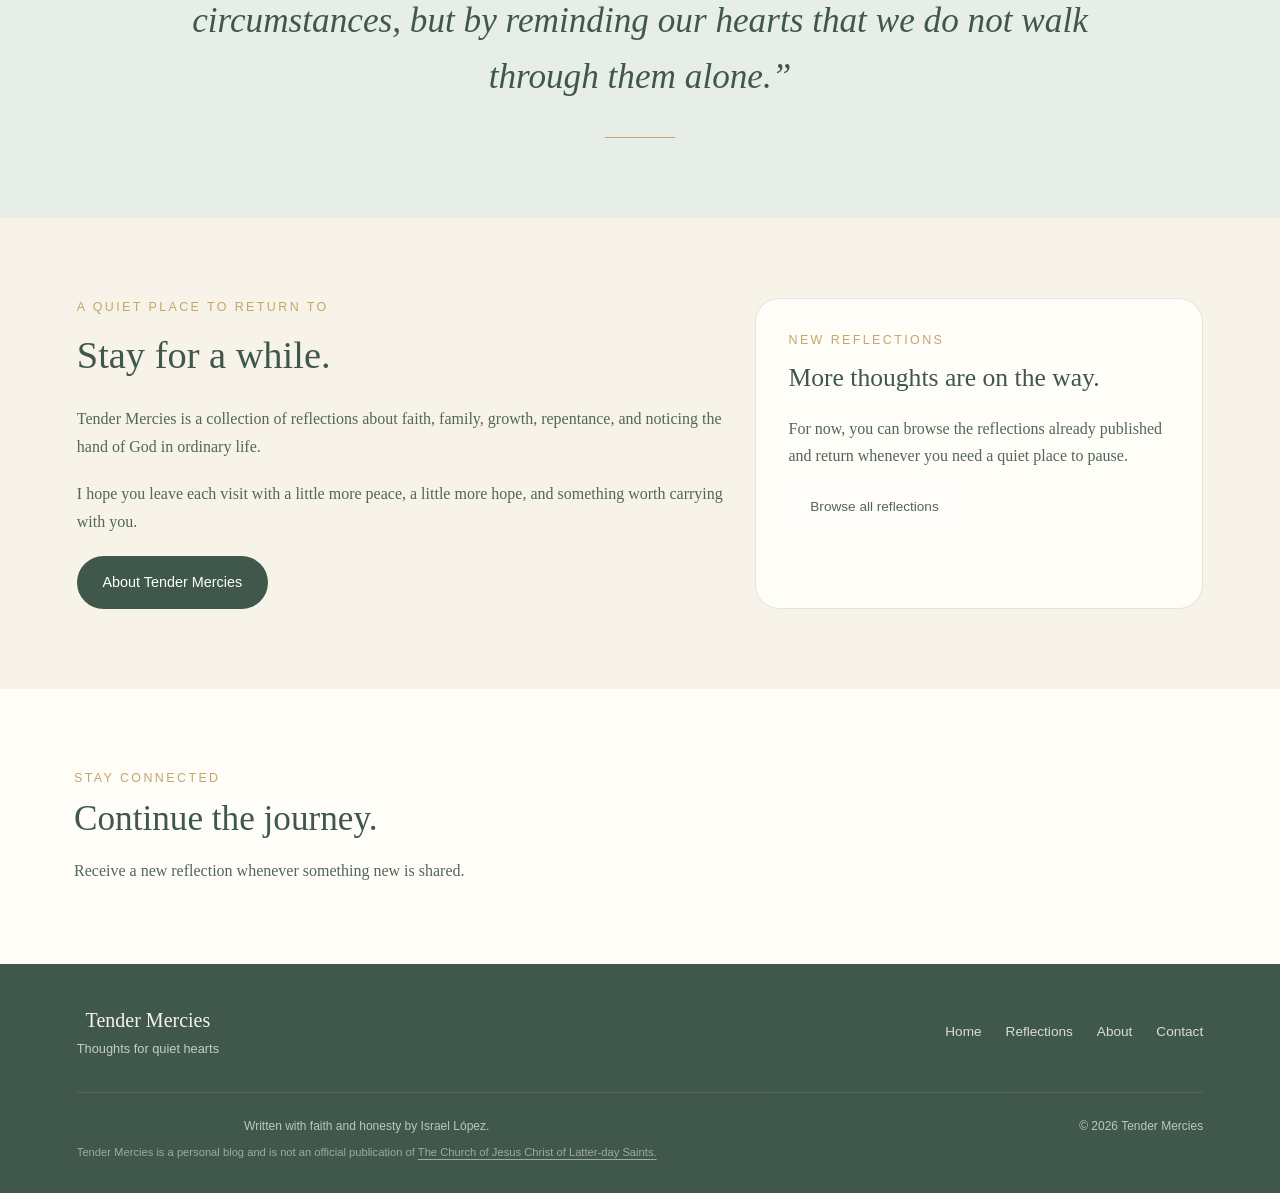
==== commit 7c2f95f6: "git add . git commit -m "Fix homepage HTML validation warnings" git push" ====
--- a/index.html
+++ b/index.html
@@ -121,7 +121,7 @@
             </div>
         </section>
 
-        <section class="quote-section" id="faith">
+        <div class="quote-section" id="faith">
             <blockquote>
                 “Perhaps peace does not always arrive by changing our
                 circumstances, but by reminding our hearts that we do not
@@ -129,7 +129,7 @@
             </blockquote>
 
             <div class="quote-divider"></div>
-        </section>
+        </div>
 
         <section class="home-closing">
     <div class="home-closing-text">
@@ -185,14 +185,14 @@
     </div>
 </section>
 
-        <section class="pause-message" hidden>
+        <div class="pause-message" hidden>
     <p class="eyebrow">One quiet moment</p>
 
     <p class="pause-quote">
         Pause for a moment. Where have you noticed God's goodness
         in your life today?
     </p>
-</section>
+        </div>
     </main>
 
     <footer class="site-footer">
--- a/styles/styles.css
+++ b/styles/styles.css
@@ -300,6 +300,10 @@
     max-width: 1200px;
 }
 
+.reflections-section > .section-heading {
+    max-width: 900px;
+}
+
 .reflection-card {
     background-color: rgb(255 253 248 / 85%);
     border: 1px solid var(--border-color);
@@ -313,6 +317,13 @@
 .reflection-card:hover {
     border-color: rgb(114 136 120 / 50%);
     transform: translateY(-5px);
+}
+
+.reflections-section > .reflection-grid {
+    grid-template-columns: repeat(2, minmax(0, 1fr));
+    max-width: 900px;
+    margin-left: auto;
+    margin-right: auto;
 }
 
 .card-image {
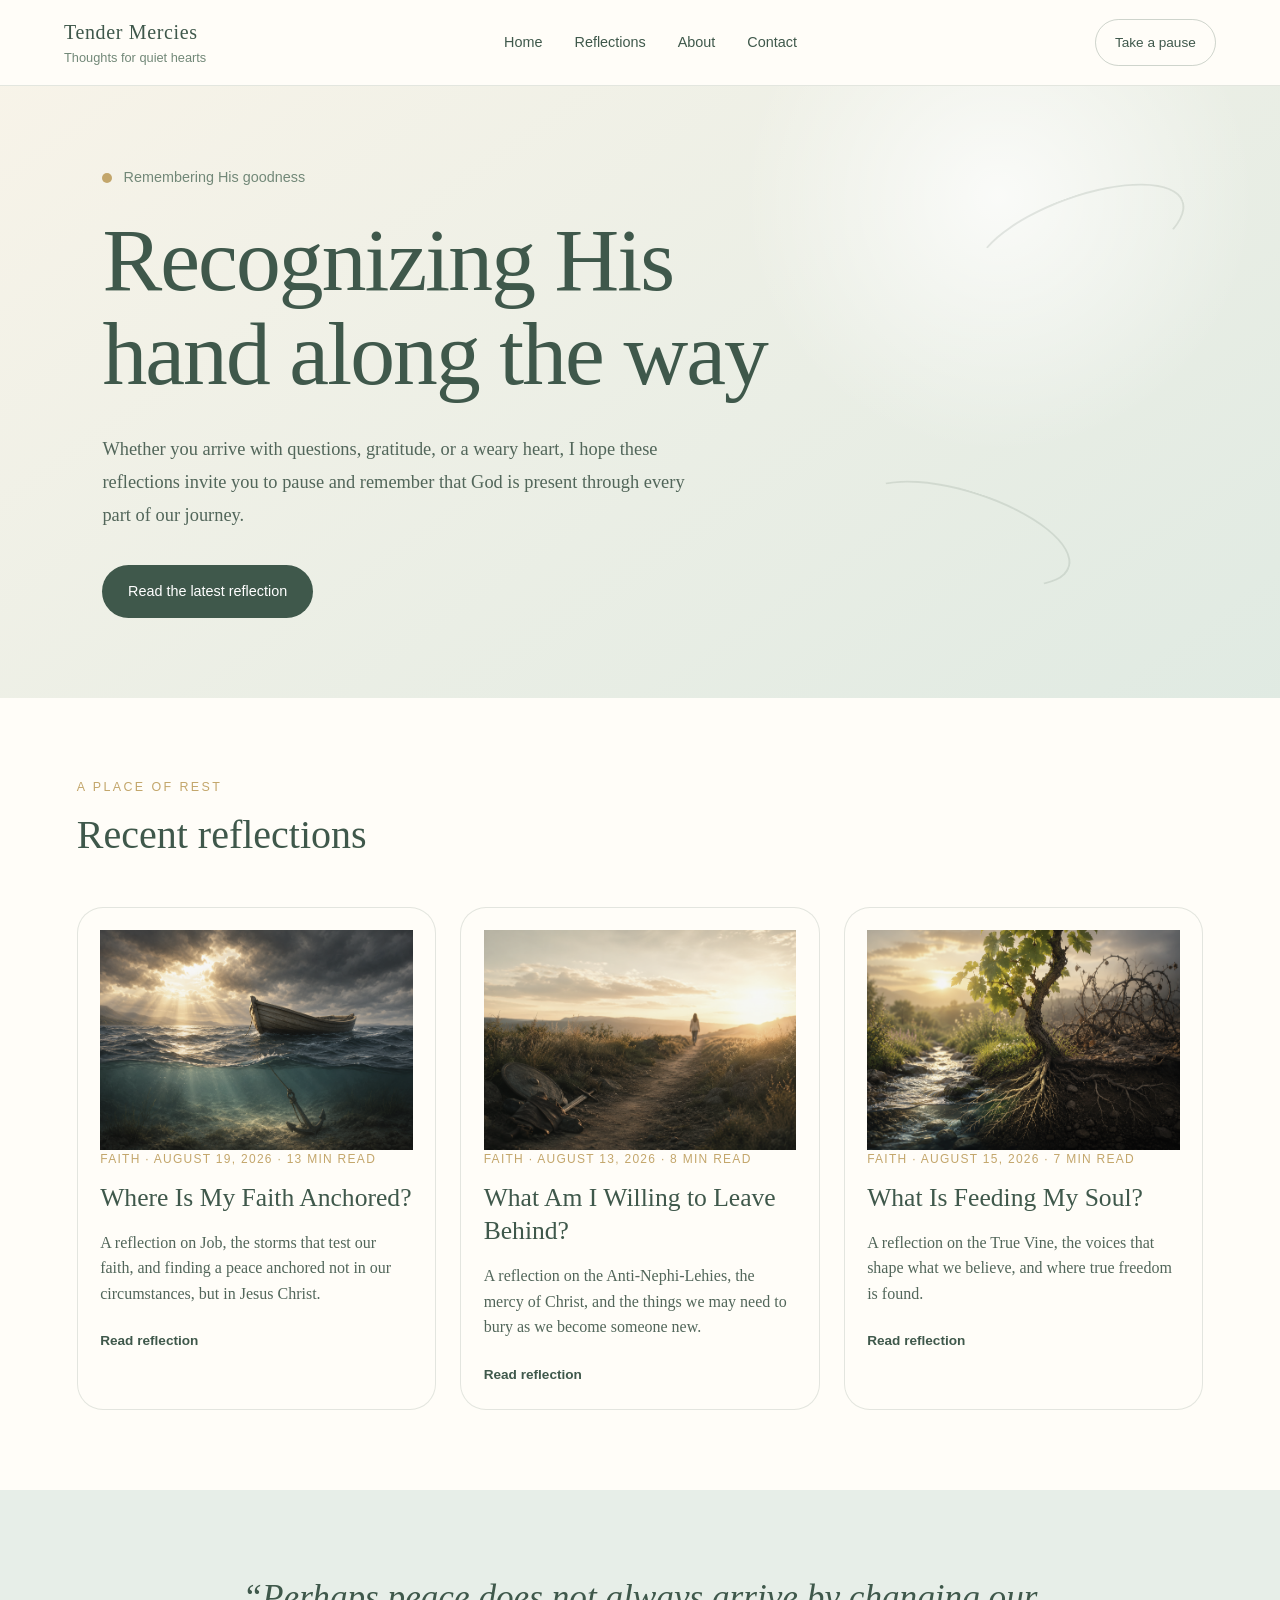
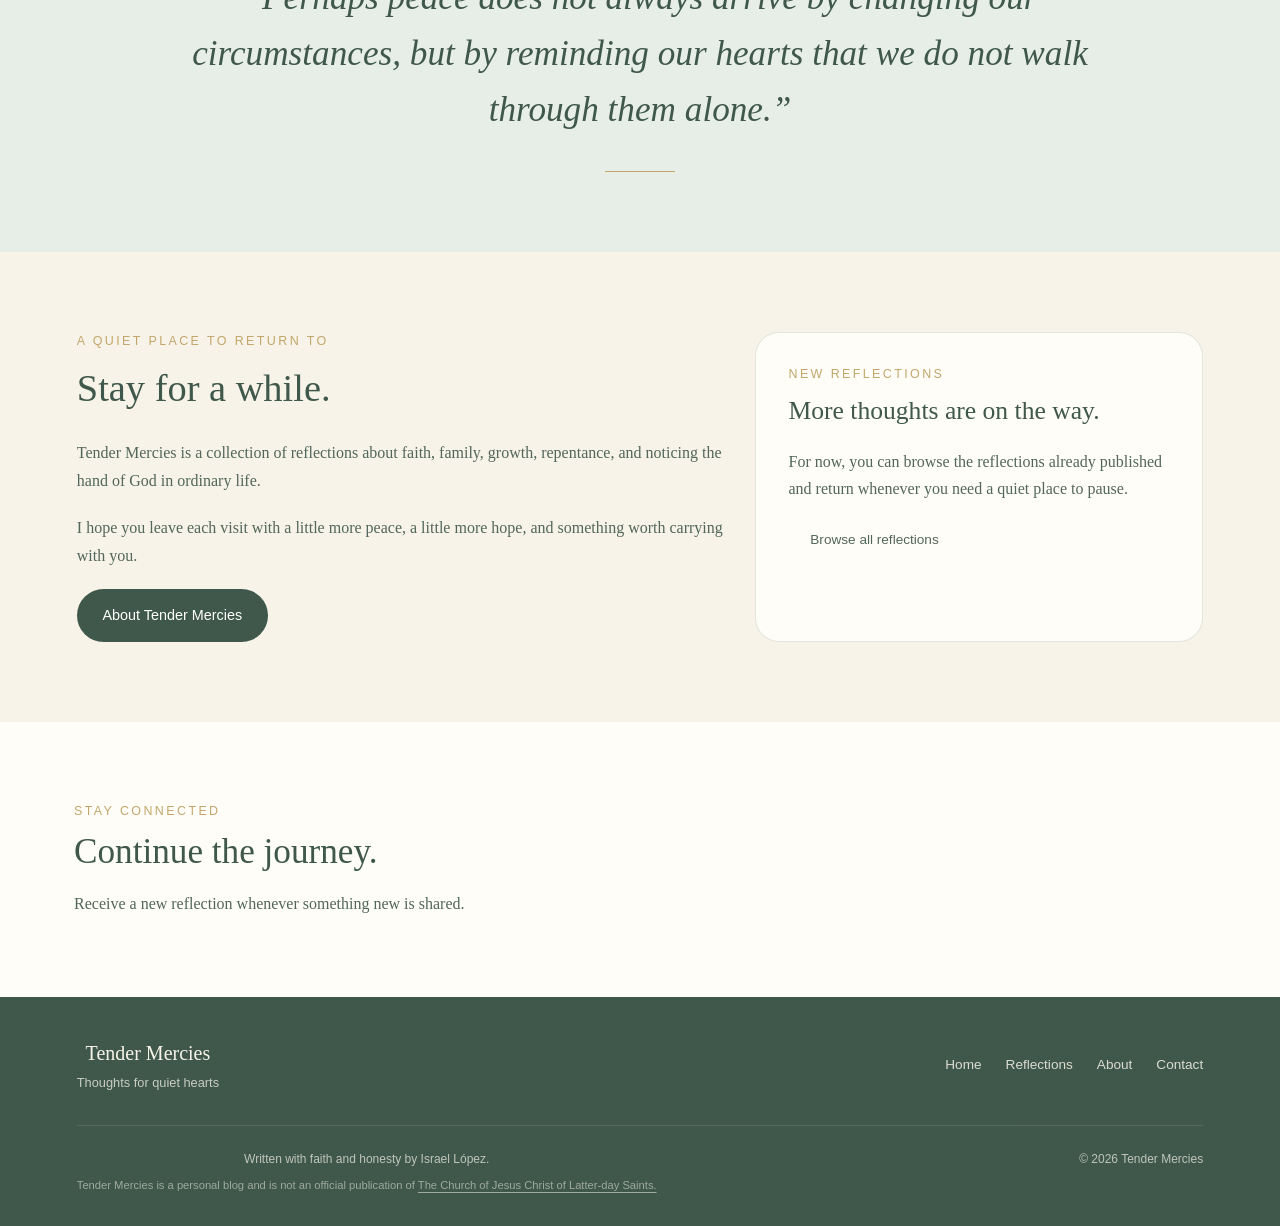
==== commit 0fd637fb: "git add . git commit -m "Add Where Is My Faith Anchored reflection" git push" ====
--- a/index.html
+++ b/index.html
@@ -6,8 +6,10 @@
 
     <meta
         name="description"
-        content="Tender Mercies is a peaceful collection of reflections about faith, family, growth, and hope."
-    >
+        content="Tender Mercies is a personal collection of reflections on faith, Jesus Christ, growth, family, hope, and recognizing God's hand along the way."
+    >
+
+    <meta name="author" content="Israel López">
 
     <title>Tender Mercies | Thoughts for Quiet Hearts</title>
 
@@ -53,7 +55,7 @@
 
               <a
     class="primary-button"
-    href="posts/what-is-feeding-my-soul.html"
+    href="posts/where-is-my-faith-anchored.html"
 >
     Read the latest reflection
 </a>
@@ -73,6 +75,29 @@
             </div>
 
             <div class="reflection-grid">
+                <article class="reflection-card">
+    <img
+        class="card-image"
+        src="images/faith-anchored.png"
+        alt="A boat held by an anchor in unsettled water as light breaks through storm clouds"
+    >
+
+    <p class="card-details">
+        Faith · August 19, 2026 · 13 min read
+    </p>
+
+    <h3>Where Is My Faith Anchored?</h3>
+
+    <p>
+        A reflection on Job, the storms that test our faith,
+        and finding a peace anchored not in our circumstances,
+        but in Jesus Christ.
+    </p>
+
+    <a href="posts/where-is-my-faith-anchored.html">
+        Read reflection
+    </a>
+</article>
                 <article class="reflection-card">
                 <img
         class="card-image"
--- a/styles/styles.css
+++ b/styles/styles.css
@@ -320,10 +320,14 @@
 }
 
 .reflections-section > .reflection-grid {
-    grid-template-columns: repeat(2, minmax(0, 1fr));
-    max-width: 900px;
+    grid-template-columns: repeat(3, minmax(0, 1fr));
+    max-width: 1200px;
     margin-left: auto;
     margin-right: auto;
+}
+
+.reflections-section > .section-heading {
+    max-width: 1200px;
 }
 
 .card-image {
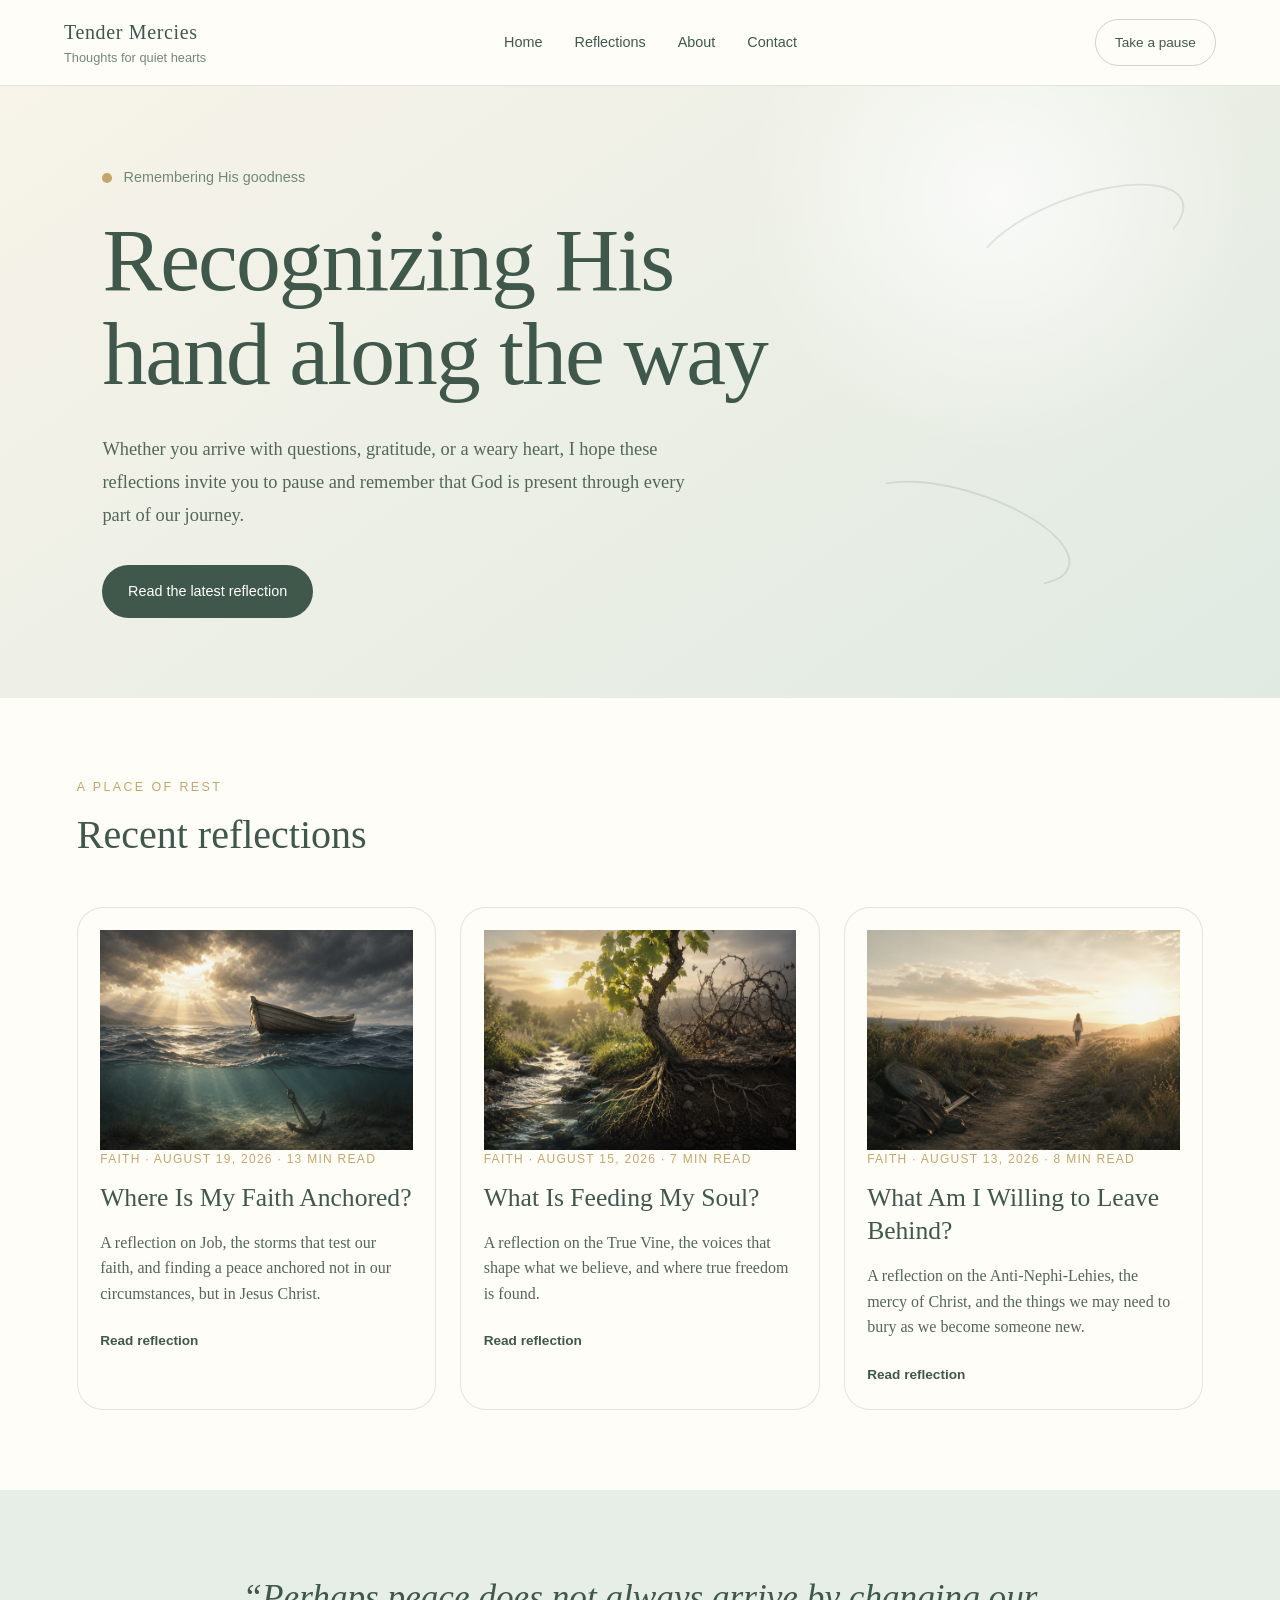
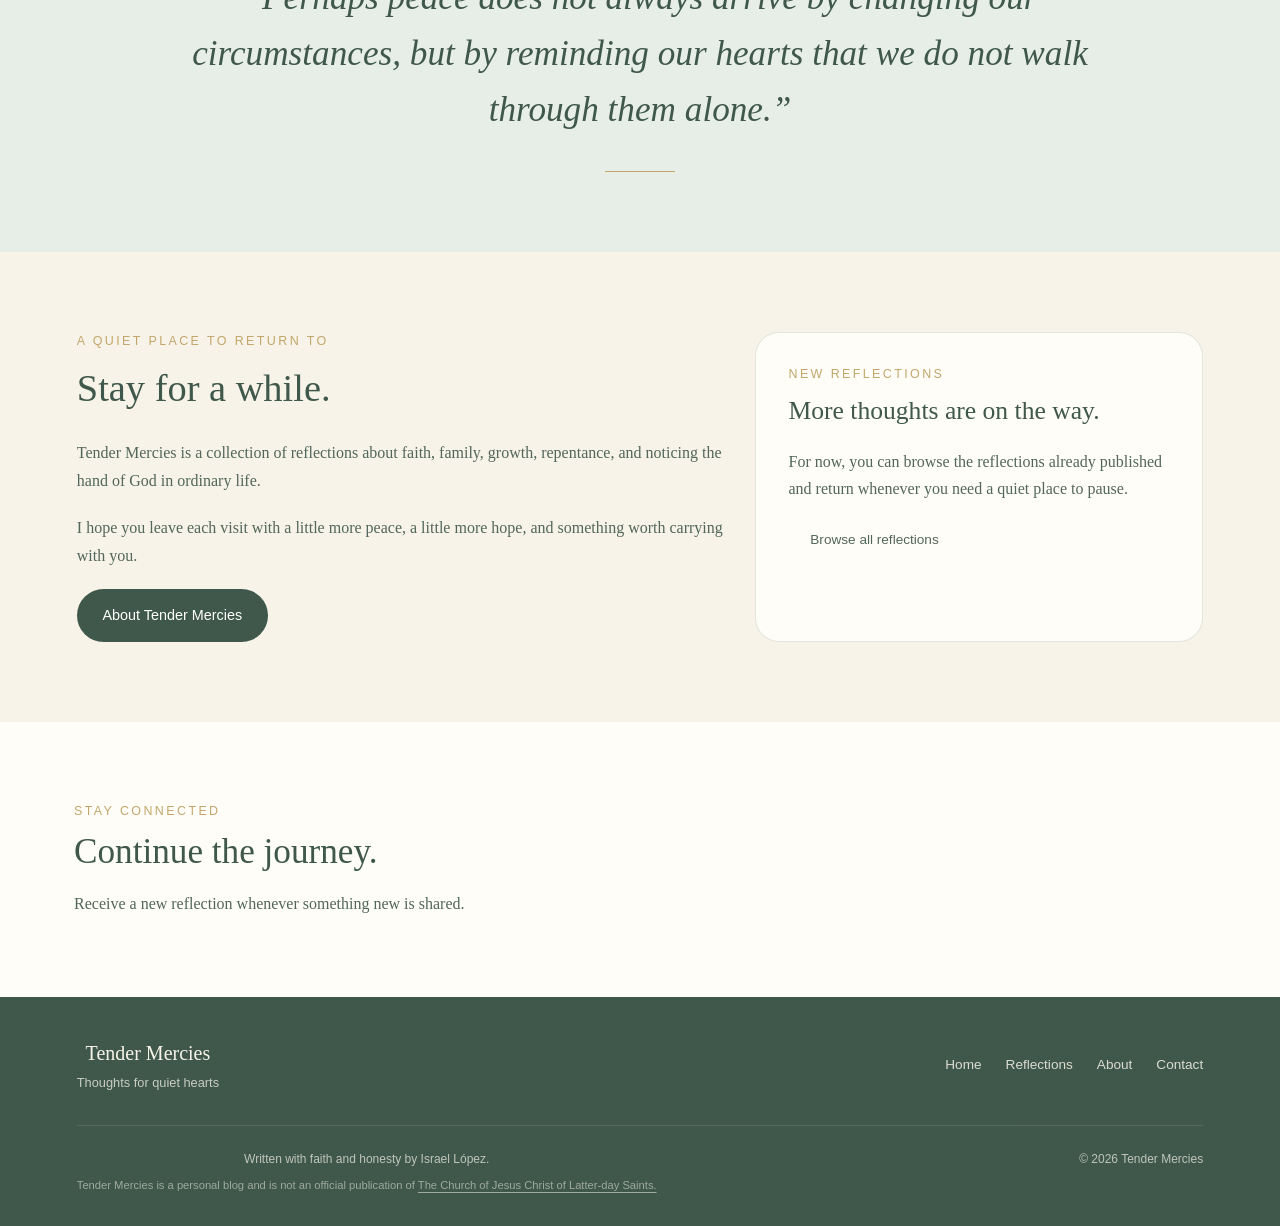
==== commit de866293: "git add . git commit -m "Automate reflection cards from post data" git push" ====
--- a/index.html
+++ b/index.html
@@ -74,76 +74,7 @@
 
             </div>
 
-            <div class="reflection-grid">
-                <article class="reflection-card">
-    <img
-        class="card-image"
-        src="images/faith-anchored.png"
-        alt="A boat held by an anchor in unsettled water as light breaks through storm clouds"
-    >
-
-    <p class="card-details">
-        Faith · August 19, 2026 · 13 min read
-    </p>
-
-    <h3>Where Is My Faith Anchored?</h3>
-
-    <p>
-        A reflection on Job, the storms that test our faith,
-        and finding a peace anchored not in our circumstances,
-        but in Jesus Christ.
-    </p>
-
-    <a href="posts/where-is-my-faith-anchored.html">
-        Read reflection
-    </a>
-</article>
-                <article class="reflection-card">
-                <img
-        class="card-image"
-        src="images/leaving-behind.png"
-        alt="A quiet path leading toward the morning light"
-    >
-   
-
-    <p class="card-details">Faith · August 13, 2026 · 8 min read</p>
-
-    <h3>What Am I Willing to Leave Behind?</h3>
-
-    <p>
-        A reflection on the Anti-Nephi-Lehies, the mercy of Christ,
-        and the things we may need to bury as we become someone new.
-    </p>
-
-    <a href="posts/what-am-i-willing-to-leave-behind.html">
-    Read reflection
-</a>
-</article>
-
-               <article class="reflection-card">
-    <img
-        class="card-image"
-        src="images/feeding-my-soul.png"
-        alt="A living vine growing beside a stream while dry vines remain nearby"
-    >
-
-    <p class="card-details">
-        Faith · August 15, 2026 · 7 min read
-    </p>
-
-    <h3>What Is Feeding My Soul?</h3>
-
-    <p>
-    A reflection on the True Vine, the voices that shape what we
-    believe, and where true freedom is found.
-</p>
-
-    <a href="posts/what-is-feeding-my-soul.html">
-        Read reflection
-    </a>
-</article>
-
-            </div>
+           <div class="reflection-grid" id="home-reflection-grid"></div>
         </section>
 
         <div class="quote-section" id="faith">
@@ -256,6 +187,9 @@
 </div>
 </footer>
 
+
+    <script src="scripts/posts.js"></script>
+
     <script>
         const pauseButton = document.querySelector(".pause-button");
         const pauseMessage = document.querySelector(".pause-message");
@@ -276,6 +210,44 @@
                 pauseButton.textContent = "Take a pause";
             }
         });
+        const homeReflectionGrid = document.querySelector(
+    "#home-reflection-grid"
+);
+
+const latestPosts = [...posts]
+    .sort(function (a, b) {
+        return new Date(b.dateValue) - new Date(a.dateValue);
+    })
+    .slice(0, 3);
+
+latestPosts.forEach(function (post) {
+    const article = document.createElement("article");
+    article.classList.add("reflection-card");
+
+    article.innerHTML = `
+        <img
+            class="card-image"
+            src="${post.image}"
+            alt="${post.alt}"
+        >
+
+        <p class="card-details">
+            ${post.category} · ${post.date} · ${post.readTime}
+        </p>
+
+        <h3>${post.title}</h3>
+
+        <p>
+            ${post.description}
+        </p>
+
+        <a href="${post.url}">
+            Read reflection
+        </a>
+    `;
+
+    homeReflectionGrid.appendChild(article);
+});
     </script>
 </body>
 </html>
--- a/styles/styles.css
+++ b/styles/styles.css
@@ -533,6 +533,11 @@
         grid-template-columns: 1fr;
     }
 
+    .reflections-section > .reflection-grid {
+        grid-template-columns: 1fr;
+        max-width: 100%;
+    }
+
     .reflection-card:last-child {
         grid-column: auto;
     }
